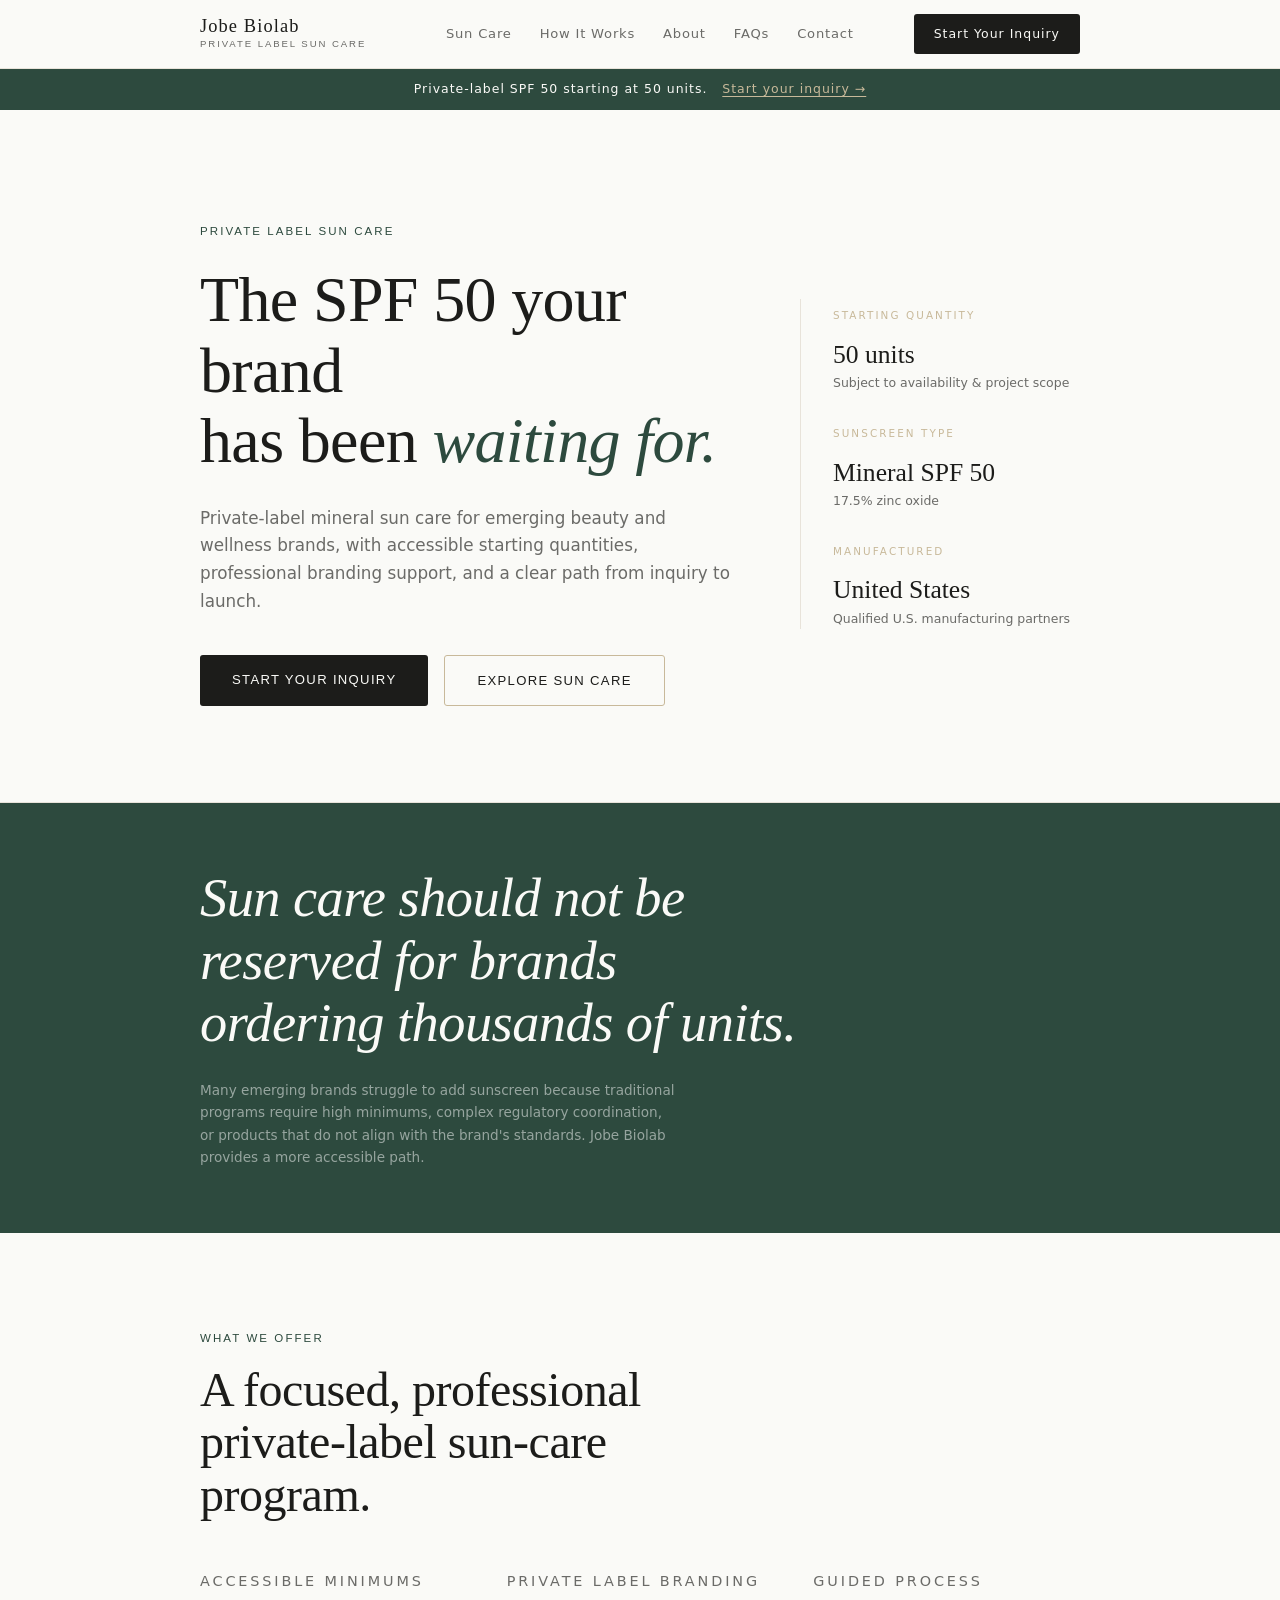
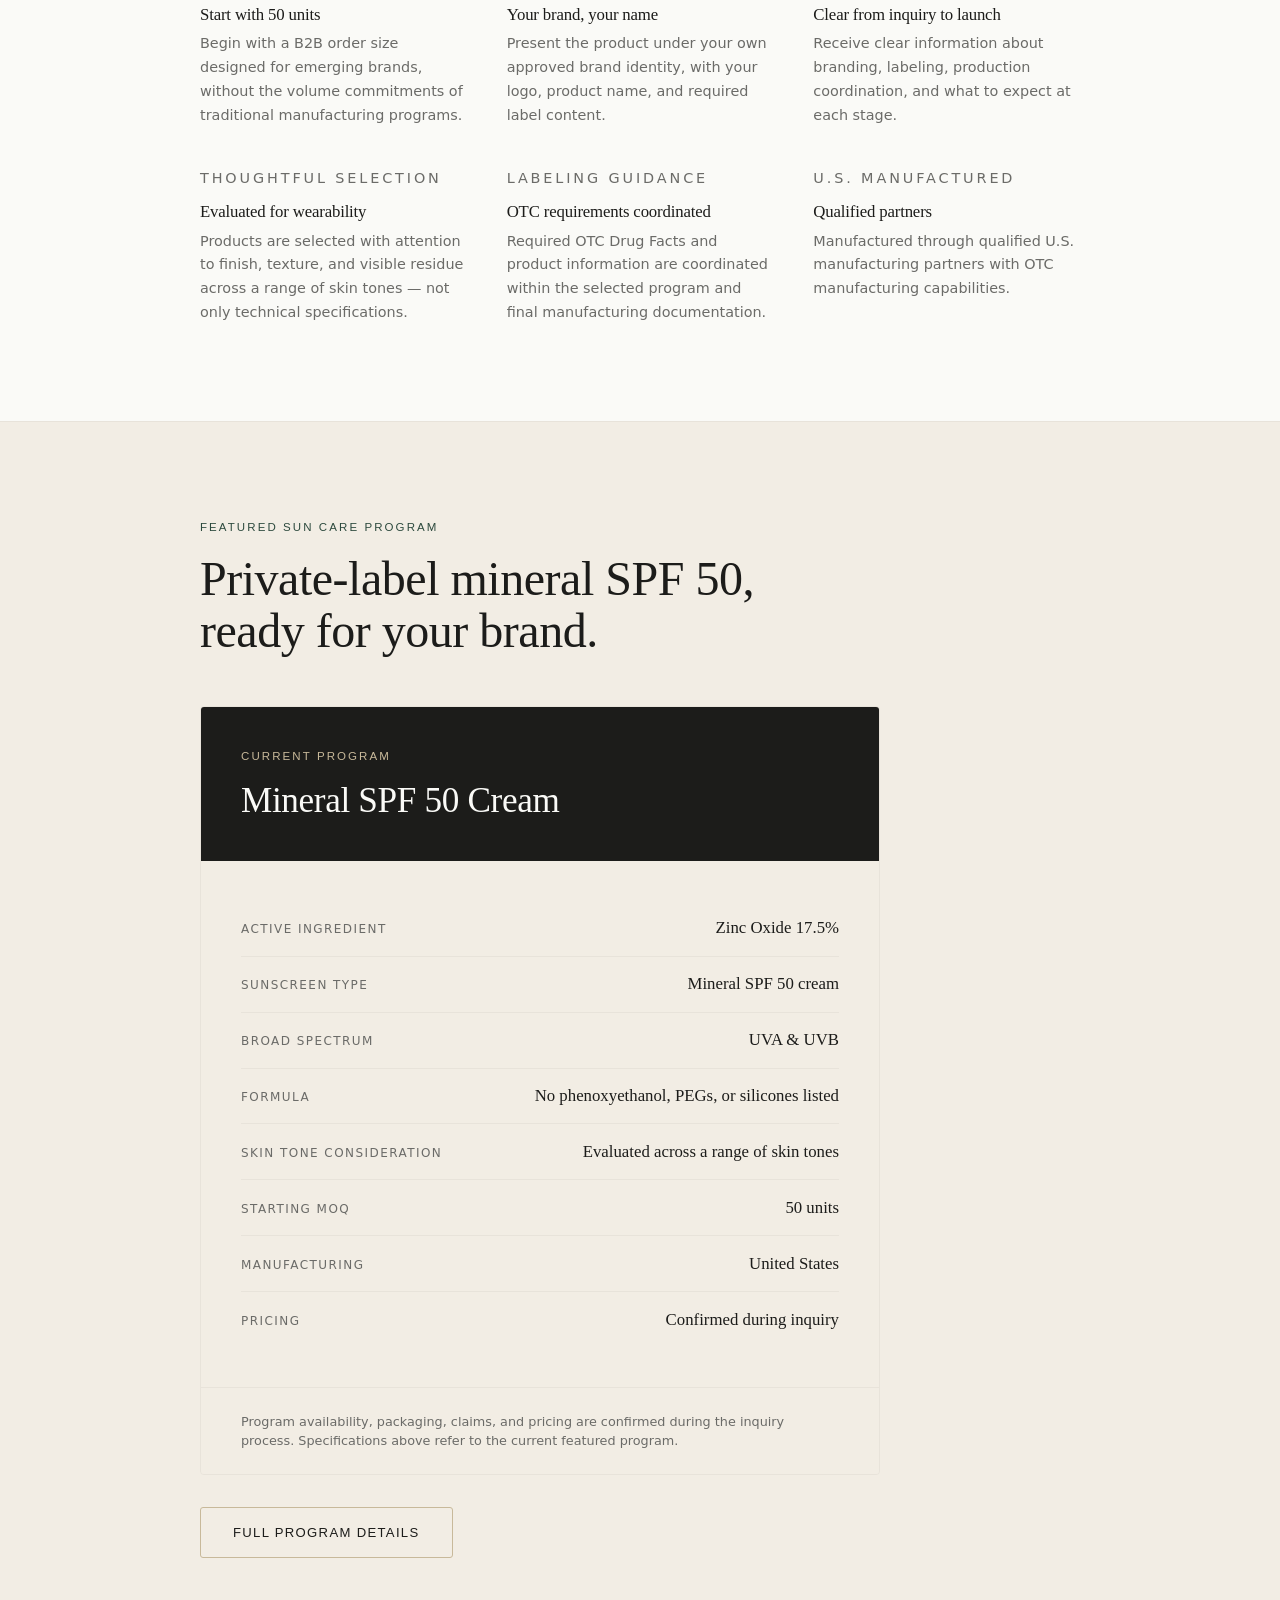
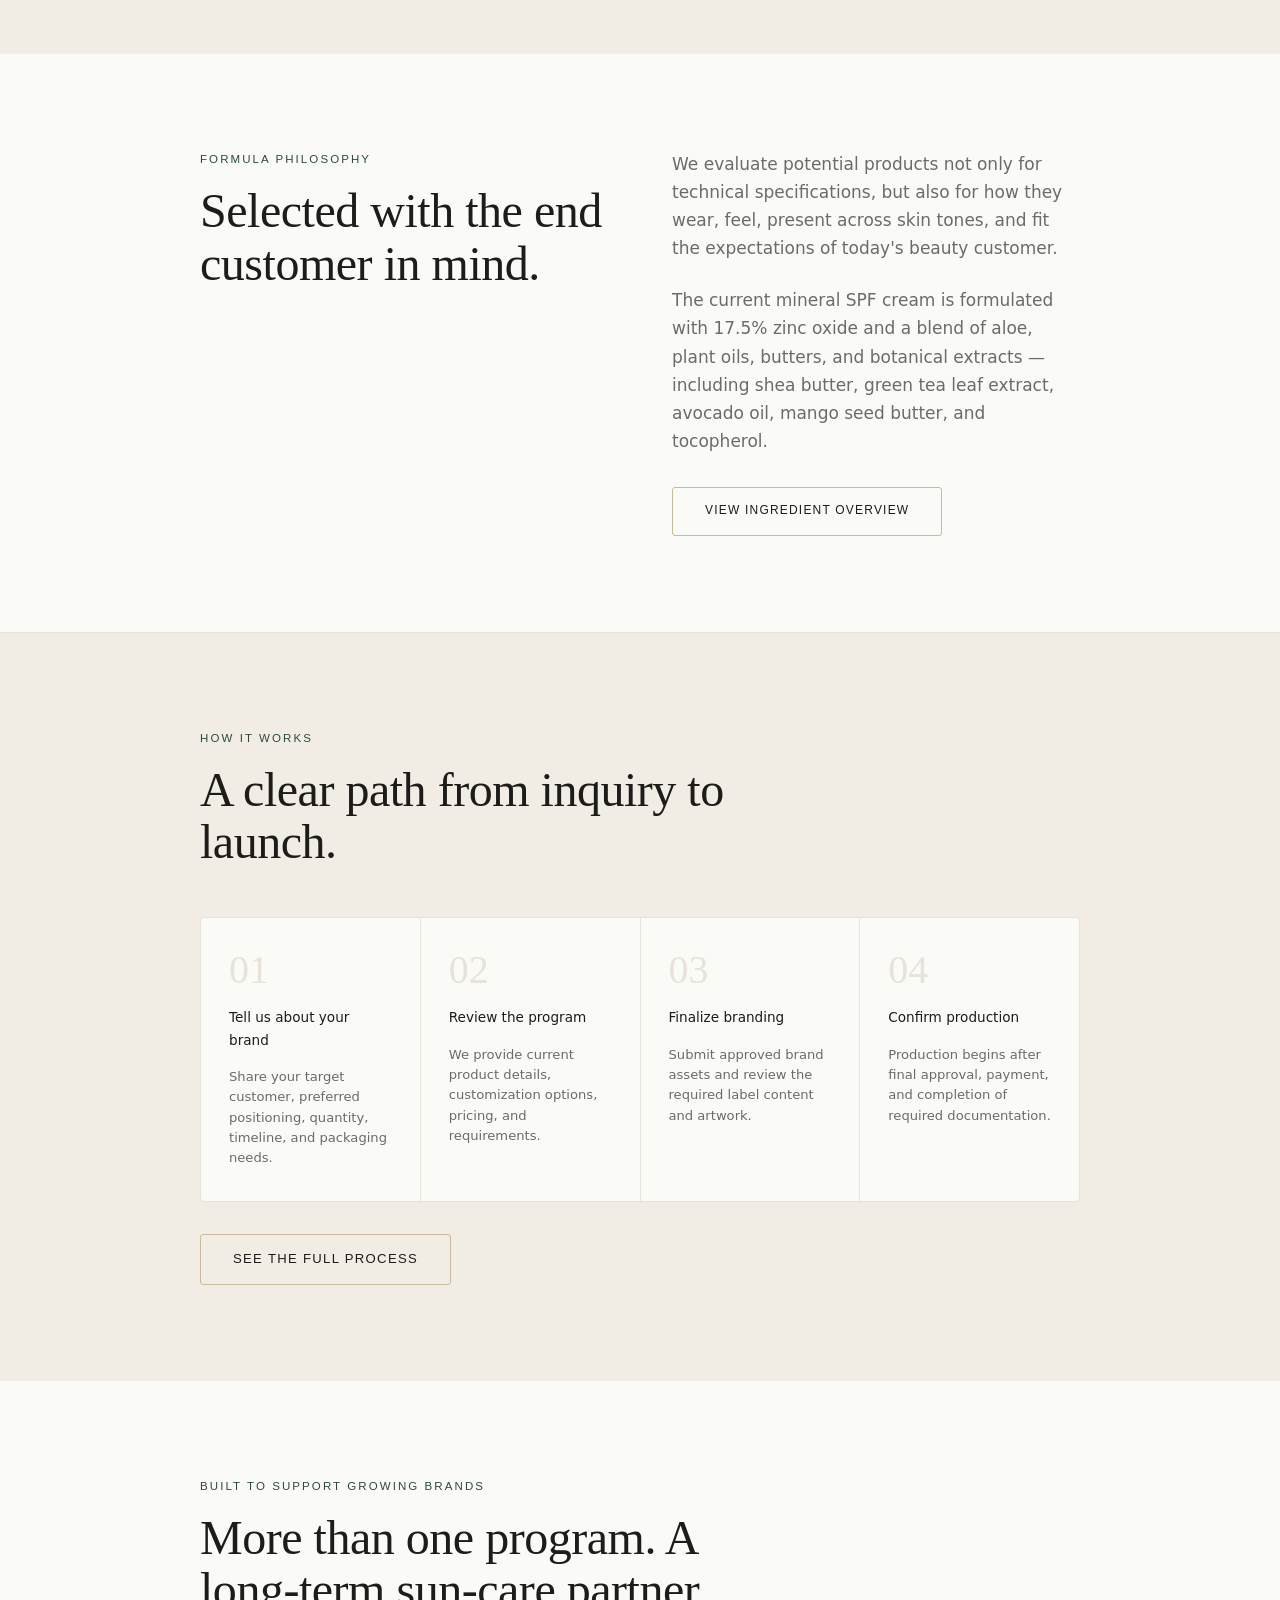
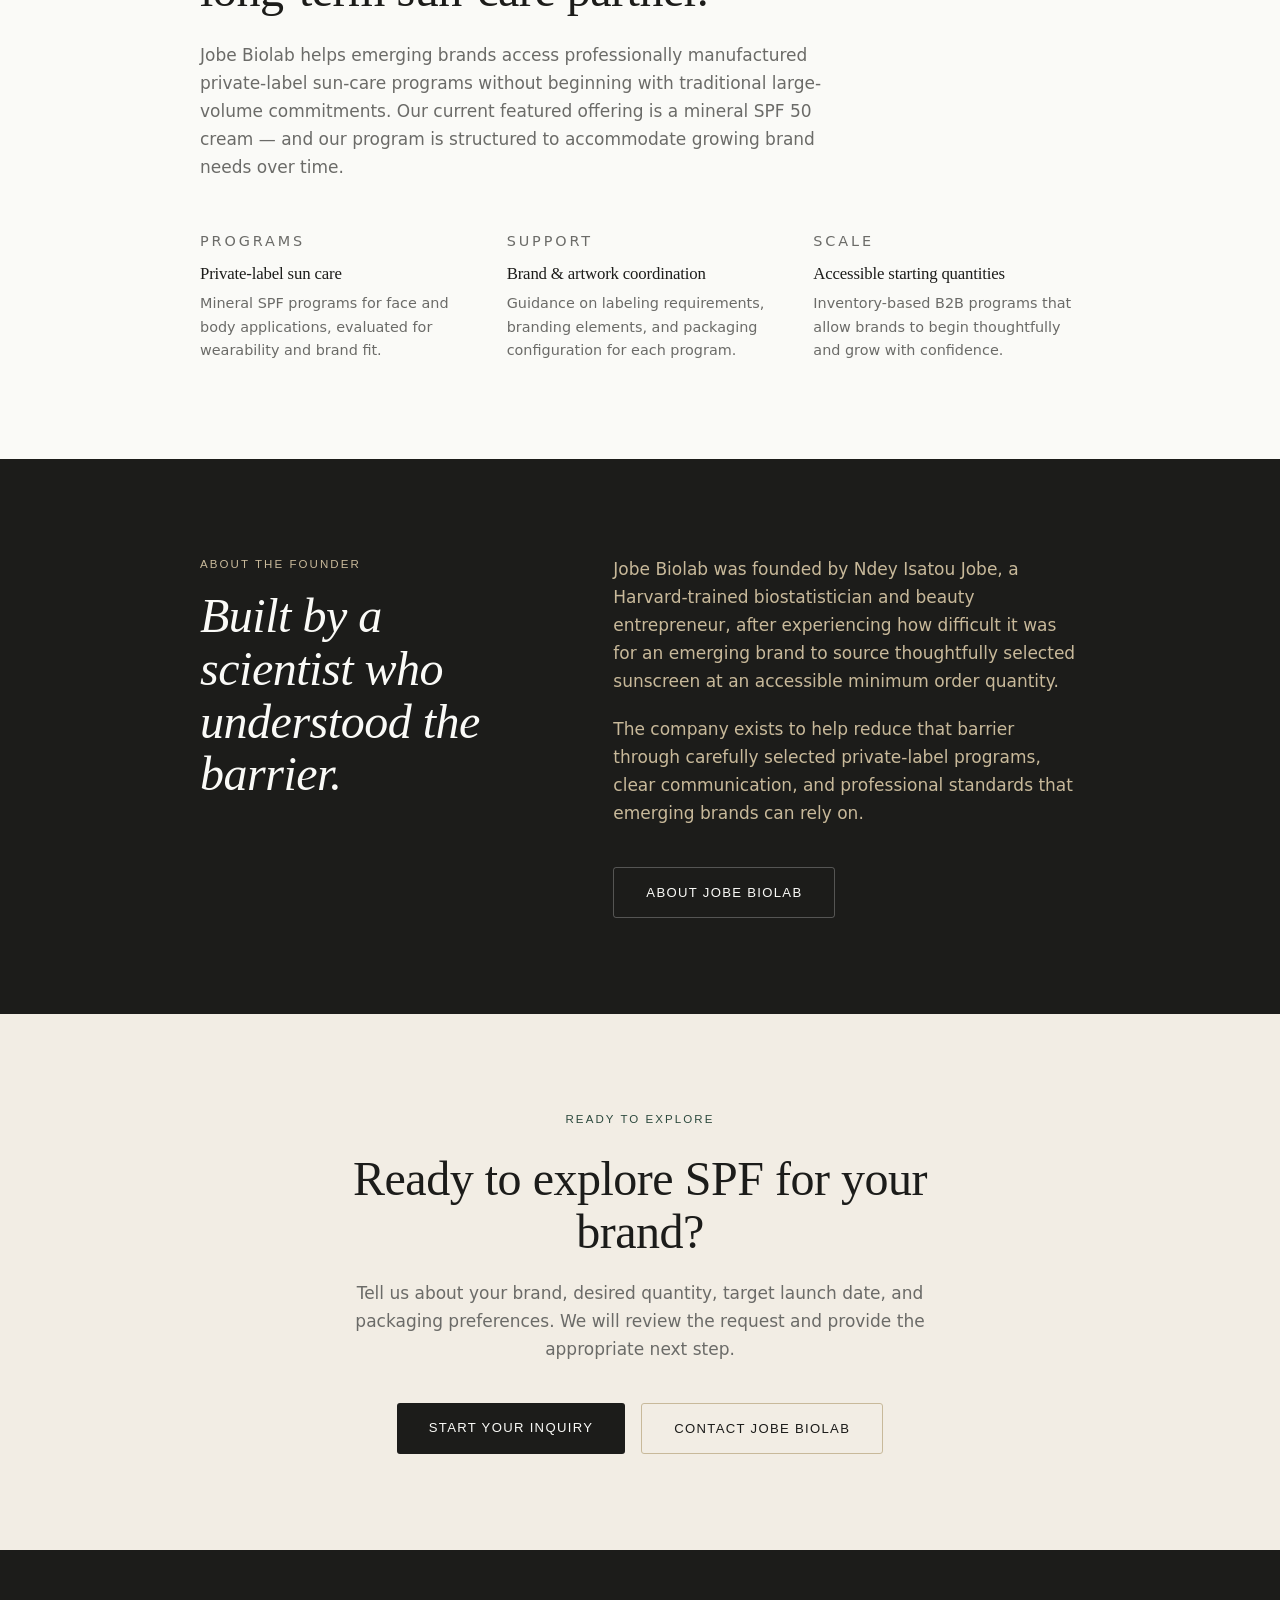
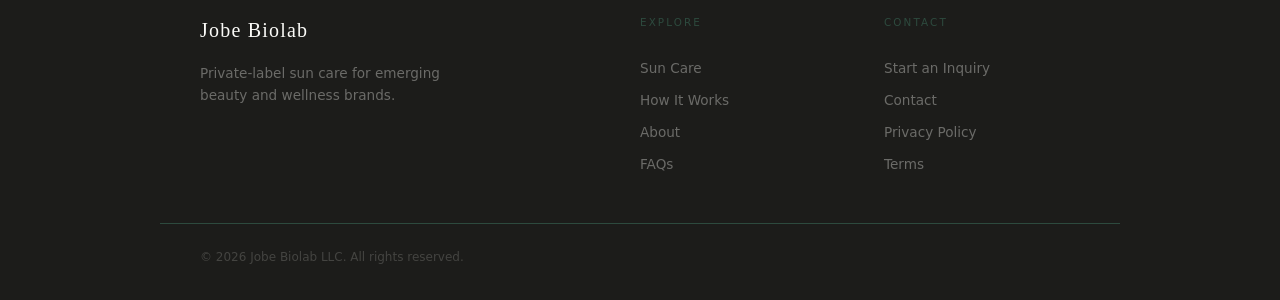
==== index.html @ d655e13c "Redesign: full multi-page rebuild with new design system" ====
<!DOCTYPE html>
<html lang="en">
<head>
  <meta charset="UTF-8">
  <meta name="viewport" content="width=device-width, initial-scale=1.0">
  <title>Jobe Biolab | Private Label SPF 50 for Emerging Beauty Brands</title>
  <meta name="description" content="Launch a private-label SPF 50 product with accessible minimum order quantities, custom branding, and labeling guidance from Jobe Biolab.">
  <link rel="canonical" href="https://jobebiolab.com/">
  <meta property="og:title" content="Jobe Biolab | Private Label SPF 50 for Emerging Beauty Brands">
  <meta property="og:description" content="Private-label mineral sun care for emerging beauty and wellness brands. Starting B2B order quantity: 50 units.">
  <meta property="og:url" content="https://jobebiolab.com/">
  <meta property="og:type" content="website">
  <script type="application/ld+json">
  {
    "@context": "https://schema.org",
    "@type": "Organization",
    "name": "Jobe Biolab LLC",
    "url": "https://jobebiolab.com",
    "description": "Private-label sun care for emerging beauty and wellness brands.",
    "contactPoint": {
      "@type": "ContactPoint",
      "contactType": "Business Inquiry",
      "email": "hello@nordicskin.health"
    }
  }
  </script>
  <link rel="stylesheet" href="/assets/style.css">
</head>
<body>

  <header id="site-header"></header>

  <!-- ANNOUNCEMENT -->
  <div style="background:#2D4A3E;color:#FAFAF7;text-align:center;padding:0.65rem 1.5rem;font-size:0.78rem;letter-spacing:0.08em;">
    Private-label SPF 50 starting at 50 units. &nbsp;
    <a href="/contact/" style="color:#C8B99A;text-decoration:underline;text-underline-offset:3px;">Start your inquiry →</a>
  </div>

  <!-- HERO -->
  <section class="hero">
    <div class="hero-inner">
      <div class="hero-left">
        <span class="eyebrow hero-eyebrow">Private Label Sun Care</span>
        <h1>The SPF 50 your brand<br>has been <em>waiting for.</em></h1>
        <p class="hero-copy">Private-label mineral sun care for emerging beauty and wellness brands, with accessible starting quantities, professional branding support, and a clear path from inquiry to launch.</p>
        <div class="hero-actions">
          <a href="/contact/" class="btn btn--primary">Start Your Inquiry</a>
          <a href="/sun-care/" class="btn btn--outline">Explore Sun Care</a>
        </div>
      </div>
      <aside class="hero-meta" aria-label="Key details">
        <div>
          <p class="hero-stat-label">Starting quantity</p>
          <p class="hero-stat-value">50 units</p>
          <p class="hero-stat-note">Subject to availability &amp; project scope</p>
        </div>
        <div>
          <p class="hero-stat-label">Sunscreen type</p>
          <p class="hero-stat-value">Mineral SPF 50</p>
          <p class="hero-stat-note">17.5% zinc oxide</p>
        </div>
        <div>
          <p class="hero-stat-label">Manufactured</p>
          <p class="hero-stat-value">United States</p>
          <p class="hero-stat-note">Qualified U.S. manufacturing partners</p>
        </div>
      </aside>
    </div>
  </section>

  <hr class="rule">

  <!-- EDITORIAL BAR — signature element -->
  <div class="editorial-bar">
    <div class="wrap">
      <h2>Sun care should not be reserved for brands ordering thousands of units.</h2>
      <p class="eb-sub">Many emerging brands struggle to add sunscreen because traditional programs require high minimums, complex regulatory coordination, or products that do not align with the brand's standards. Jobe Biolab provides a more accessible path.</p>
    </div>
  </div>

  <!-- CORE BENEFITS -->
  <section>
    <div class="wrap">
      <span class="eyebrow">What we offer</span>
      <h2 class="mb-3" style="max-width:20ch;">A focused, professional private-label sun-care program.</h2>
      <div class="grid-3" style="margin-top:3rem;">
        <div class="grid-item">
          <p class="grid-item-label">Accessible minimums</p>
          <h4>Start with 50 units</h4>
          <p>Begin with a B2B order size designed for emerging brands, without the volume commitments of traditional manufacturing programs.</p>
        </div>
        <div class="grid-item">
          <p class="grid-item-label">Private label branding</p>
          <h4>Your brand, your name</h4>
          <p>Present the product under your own approved brand identity, with your logo, product name, and required label content.</p>
        </div>
        <div class="grid-item">
          <p class="grid-item-label">Guided process</p>
          <h4>Clear from inquiry to launch</h4>
          <p>Receive clear information about branding, labeling, production coordination, and what to expect at each stage.</p>
        </div>
        <div class="grid-item">
          <p class="grid-item-label">Thoughtful selection</p>
          <h4>Evaluated for wearability</h4>
          <p>Products are selected with attention to finish, texture, and visible residue across a range of skin tones — not only technical specifications.</p>
        </div>
        <div class="grid-item">
          <p class="grid-item-label">Labeling guidance</p>
          <h4>OTC requirements coordinated</h4>
          <p>Required OTC Drug Facts and product information are coordinated within the selected program and final manufacturing documentation.</p>
        </div>
        <div class="grid-item">
          <p class="grid-item-label">U.S. manufactured</p>
          <h4>Qualified partners</h4>
          <p>Manufactured through qualified U.S. manufacturing partners with OTC manufacturing capabilities.</p>
        </div>
      </div>
    </div>
  </section>

  <hr class="rule">

  <!-- FEATURED PRODUCT -->
  <section class="section--alt">
    <div class="wrap">
      <span class="eyebrow">Featured Sun Care Program</span>
      <h2 class="mb-3" style="max-width:24ch;">Private-label mineral SPF 50, ready for your brand.</h2>
      <div class="product-card" style="margin-top:3rem;max-width:680px;">
        <div class="product-card-header">
          <span class="eyebrow">Current Program</span>
          <h3>Mineral SPF 50 Cream</h3>
        </div>
        <div class="product-card-body">
          <div class="spec-row">
            <span class="spec-key">Active ingredient</span>
            <span class="spec-val">Zinc Oxide 17.5%</span>
          </div>
          <div class="spec-row">
            <span class="spec-key">Sunscreen type</span>
            <span class="spec-val">Mineral SPF 50 cream</span>
          </div>
          <div class="spec-row">
            <span class="spec-key">Broad spectrum</span>
            <span class="spec-val">UVA &amp; UVB</span>
          </div>
          <div class="spec-row">
            <span class="spec-key">Formula</span>
            <span class="spec-val">No phenoxyethanol, PEGs, or silicones listed</span>
          </div>
          <div class="spec-row">
            <span class="spec-key">Skin tone consideration</span>
            <span class="spec-val">Evaluated across a range of skin tones</span>
          </div>
          <div class="spec-row">
            <span class="spec-key">Starting MOQ</span>
            <span class="spec-val">50 units</span>
          </div>
          <div class="spec-row">
            <span class="spec-key">Manufacturing</span>
            <span class="spec-val">United States</span>
          </div>
          <div class="spec-row">
            <span class="spec-key">Pricing</span>
            <span class="spec-val">Confirmed during inquiry</span>
          </div>
        </div>
        <div class="product-card-footer">
          Program availability, packaging, claims, and pricing are confirmed during the inquiry process. Specifications above refer to the current featured program.
        </div>
      </div>
      <div class="mt-4">
        <a href="/sun-care/" class="btn btn--outline">Full Program Details</a>
      </div>
    </div>
  </section>

  <!-- FORMULA PHILOSOPHY -->
  <section>
    <div class="wrap">
      <div style="display:grid;grid-template-columns:1fr 1fr;gap:4rem;align-items:start;">
        <div>
          <span class="eyebrow">Formula philosophy</span>
          <h2 style="max-width:18ch;">Selected with the end customer in mind.</h2>
        </div>
        <div>
          <p style="color:#6B6B68;margin-bottom:1.5rem;">We evaluate potential products not only for technical specifications, but also for how they wear, feel, present across skin tones, and fit the expectations of today's beauty customer.</p>
          <p style="color:#6B6B68;margin-bottom:2rem;">The current mineral SPF cream is formulated with 17.5% zinc oxide and a blend of aloe, plant oils, butters, and botanical extracts — including shea butter, green tea leaf extract, avocado oil, mango seed butter, and tocopherol.</p>
          <a href="/sun-care/" class="btn btn--outline" style="font-size:0.75rem;">View ingredient overview</a>
        </div>
      </div>
    </div>
  </section>

  <hr class="rule">

  <!-- PROCESS PREVIEW -->
  <section class="section--alt">
    <div class="wrap">
      <span class="eyebrow">How it works</span>
      <h2 class="mb-3" style="max-width:22ch;">A clear path from inquiry to launch.</h2>
      <div class="process-grid" style="margin-top:3rem;">
        <div class="process-step">
          <p class="step-num">01</p>
          <p class="step-title">Tell us about your brand</p>
          <p class="step-desc">Share your target customer, preferred positioning, quantity, timeline, and packaging needs.</p>
        </div>
        <div class="process-step">
          <p class="step-num">02</p>
          <p class="step-title">Review the program</p>
          <p class="step-desc">We provide current product details, customization options, pricing, and requirements.</p>
        </div>
        <div class="process-step">
          <p class="step-num">03</p>
          <p class="step-title">Finalize branding</p>
          <p class="step-desc">Submit approved brand assets and review the required label content and artwork.</p>
        </div>
        <div class="process-step">
          <p class="step-num">04</p>
          <p class="step-title">Confirm production</p>
          <p class="step-desc">Production begins after final approval, payment, and completion of required documentation.</p>
        </div>
      </div>
      <div class="mt-4">
        <a href="/how-it-works/" class="btn btn--outline">See the full process</a>
      </div>
    </div>
  </section>

  <!-- BROADER CAPABILITIES -->
  <section>
    <div class="wrap">
      <span class="eyebrow">Built to support growing brands</span>
      <h2 class="mb-3" style="max-width:24ch;">More than one program. A long-term sun-care partner.</h2>
      <p style="color:#6B6B68;max-width:60ch;margin-bottom:3rem;">Jobe Biolab helps emerging brands access professionally manufactured private-label sun-care programs without beginning with traditional large-volume commitments. Our current featured offering is a mineral SPF 50 cream — and our program is structured to accommodate growing brand needs over time.</p>
      <div class="grid-3">
        <div class="grid-item">
          <p class="grid-item-label">Programs</p>
          <h4>Private-label sun care</h4>
          <p>Mineral SPF programs for face and body applications, evaluated for wearability and brand fit.</p>
        </div>
        <div class="grid-item">
          <p class="grid-item-label">Support</p>
          <h4>Brand &amp; artwork coordination</h4>
          <p>Guidance on labeling requirements, branding elements, and packaging configuration for each program.</p>
        </div>
        <div class="grid-item">
          <p class="grid-item-label">Scale</p>
          <h4>Accessible starting quantities</h4>
          <p>Inventory-based B2B programs that allow brands to begin thoughtfully and grow with confidence.</p>
        </div>
      </div>
    </div>
  </section>

  <!-- FOUNDER -->
  <section class="section--dark">
    <div class="wrap">
      <div style="display:grid;grid-template-columns:1fr 1.4fr;gap:5rem;align-items:start;">
        <div>
          <span class="eyebrow" style="color:#C8B99A;">About the founder</span>
          <h2 style="color:#FAFAF7;margin-top:1rem;font-style:italic;font-weight:300;max-width:16ch;">Built by a scientist who understood the barrier.</h2>
        </div>
        <div>
          <p style="color:#C8B99A;margin-bottom:1.25rem;">Jobe Biolab was founded by Ndey Isatou Jobe, a Harvard-trained biostatistician and beauty entrepreneur, after experiencing how difficult it was for an emerging brand to source thoughtfully selected sunscreen at an accessible minimum order quantity.</p>
          <p style="color:#C8B99A;margin-bottom:2.5rem;">The company exists to help reduce that barrier through carefully selected private-label programs, clear communication, and professional standards that emerging brands can rely on.</p>
          <a href="/about/" class="btn btn--ghost-light">About Jobe Biolab</a>
        </div>
      </div>
    </div>
  </section>

  <!-- INQUIRY CTA -->
  <div class="cta-section">
    <div class="wrap wrap--narrow">
      <span class="eyebrow" style="display:block;text-align:center;margin-bottom:1.5rem;">Ready to explore</span>
      <h2>Ready to explore SPF for your brand?</h2>
      <p>Tell us about your brand, desired quantity, target launch date, and packaging preferences. We will review the request and provide the appropriate next step.</p>
      <div class="cta-actions">
        <a href="/contact/" class="btn btn--primary">Start Your Inquiry</a>
        <a href="/contact/" class="btn btn--outline">Contact Jobe Biolab</a>
      </div>
    </div>
  </div>

  <footer id="site-footer"></footer>
  <script src="/assets/config.js"></script>
</body>
</html>
---- assets/style.css ----
/* ============================================================
   JOBE BIOLAB — DESIGN SYSTEM
   Palette:
     --ink:    #1C1C1A  charcoal
     --bg:     #FAFAF7  warm white
     --bg-alt: #F2EDE4  warm off-white sections
     --green:  #2D4A3E  deep muted green (accent)
     --taupe:  #C8B99A  warm taupe (dividers, labels)
     --grey:   #6B6B68  mid grey
     --light:  #E8E3DA  hairlines
   ============================================================ */

/* ---------- Reset ---------- */
*, *::before, *::after { box-sizing: border-box; margin: 0; padding: 0; }
html { scroll-behavior: smooth; }
body {
  font-family: 'Inter', system-ui, -apple-system, sans-serif;
  background: #FAFAF7;
  color: #1C1C1A;
  -webkit-font-smoothing: antialiased;
  font-size: 17px;
  line-height: 1.65;
}

/* ---------- Typography ---------- */
@import url('https://fonts.googleapis.com/css2?family=Cormorant+Garamond:ital,wght@0,300;0,400;0,500;0,600;1,300;1,400&family=Inter:wght@300;400;500;600&display=swap');

h1, h2, h3, h4, .display {
  font-family: 'Cormorant Garamond', Georgia, serif;
  font-weight: 400;
  line-height: 1.1;
  letter-spacing: -0.01em;
  color: #1C1C1A;
}

h1 { font-size: clamp(2.6rem, 5vw, 4.2rem); }
h2 { font-size: clamp(2rem, 4vw, 3rem); }
h3 { font-size: clamp(1.4rem, 2.5vw, 1.9rem); }
h4 { font-size: 1.2rem; }

.eyebrow {
  font-family: 'Inter', sans-serif;
  font-size: 0.72rem;
  font-weight: 500;
  letter-spacing: 0.18em;
  text-transform: uppercase;
  color: #2D4A3E;
  display: block;
  margin-bottom: 1rem;
}

p { max-width: 68ch; }
p + p { margin-top: 1rem; }

a { color: inherit; text-decoration: none; }
a:focus-visible {
  outline: 2px solid #2D4A3E;
  outline-offset: 3px;
  border-radius: 2px;
}

/* ---------- Layout ---------- */
.wrap {
  max-width: 960px;
  margin: 0 auto;
  padding: 0 2.5rem;
}
.wrap--wide { max-width: 1200px; }
.wrap--narrow { max-width: 720px; }

section { padding: 6rem 0; }
section.section--alt { background: #F2EDE4; }
section.section--dark { background: #1C1C1A; color: #FAFAF7; }
section.section--dark h2,
section.section--dark h3,
section.section--dark .eyebrow { color: #C8B99A; }
section.section--dark p { color: #C8B99A; }

hr.rule {
  border: none;
  border-top: 1px solid #E8E3DA;
  margin: 0;
}

/* ---------- Header ---------- */
#site-header {
  position: sticky;
  top: 0;
  z-index: 100;
  background: rgba(250, 250, 247, 0.96);
  backdrop-filter: blur(8px);
  border-bottom: 1px solid #E8E3DA;
}

.hdr-inner {
  max-width: 960px;
  margin: 0 auto;
  padding: 0 2.5rem;
  height: 68px;
  display: flex;
  align-items: center;
  gap: 2rem;
}

.hdr-wordmark {
  display: flex;
  flex-direction: column;
  gap: 0;
  flex-shrink: 0;
}
.hdr-brand {
  font-family: 'Cormorant Garamond', serif;
  font-size: 1.15rem;
  font-weight: 500;
  letter-spacing: 0.06em;
  color: #1C1C1A;
  line-height: 1.1;
}
.hdr-sub {
  font-size: 0.6rem;
  letter-spacing: 0.2em;
  text-transform: uppercase;
  color: #6B6B68;
  font-family: 'Inter', sans-serif;
}

.hdr-nav {
  display: flex;
  align-items: center;
  gap: 0.25rem;
  margin-left: auto;
}

.nav-link {
  font-size: 0.82rem;
  letter-spacing: 0.06em;
  color: #6B6B68;
  padding: 0.4rem 0.75rem;
  border-radius: 4px;
  transition: color 0.15s;
}
.nav-link:hover { color: #1C1C1A; }
.nav-link.active { color: #1C1C1A; }

.hdr-cta {
  font-size: 0.78rem;
  font-weight: 500;
  letter-spacing: 0.08em;
  color: #FAFAF7;
  background: #1C1C1A;
  padding: 0.6rem 1.25rem;
  border-radius: 3px;
  transition: background 0.15s;
  flex-shrink: 0;
  margin-left: 1rem;
}
.hdr-cta:hover { background: #2D4A3E; }

.hdr-hamburger {
  display: none;
  flex-direction: column;
  gap: 5px;
  background: none;
  border: none;
  cursor: pointer;
  padding: 4px;
  margin-left: auto;
}
.hdr-hamburger span {
  display: block;
  width: 22px;
  height: 1.5px;
  background: #1C1C1A;
  transition: transform 0.2s;
}

.mobile-menu {
  display: none;
  flex-direction: column;
  background: #FAFAF7;
  border-top: 1px solid #E8E3DA;
  padding: 1.5rem 2.5rem;
}
.mobile-menu.open { display: flex; }
.mobile-menu nav {
  display: flex;
  flex-direction: column;
  gap: 0.25rem;
}
.mobile-menu .nav-link {
  font-size: 1rem;
  padding: 0.75rem 0;
  border-bottom: 1px solid #E8E3DA;
}
.mobile-cta {
  display: inline-block;
  margin-top: 1.25rem;
  font-size: 0.85rem;
  font-weight: 500;
  letter-spacing: 0.08em;
  color: #FAFAF7;
  background: #1C1C1A;
  padding: 0.85rem 1.5rem;
  border-radius: 3px;
  text-align: center;
}

@media (max-width: 768px) {
  .hdr-nav, .hdr-cta { display: none; }
  .hdr-hamburger { display: flex; }
  body.menu-open { overflow: hidden; }
}

/* ---------- Footer ---------- */
#site-footer {
  background: #1C1C1A;
  color: #C8B99A;
  padding: 4rem 0 2rem;
}

.ftr-inner {
  max-width: 960px;
  margin: 0 auto;
  padding: 0 2.5rem;
  display: grid;
  grid-template-columns: 2fr 1fr 1fr;
  gap: 3rem;
  padding-bottom: 3rem;
  border-bottom: 1px solid #2D4A3E;
}

.ftr-wordmark {
  font-family: 'Cormorant Garamond', serif;
  font-size: 1.25rem;
  font-weight: 500;
  color: #FAFAF7;
  letter-spacing: 0.06em;
  margin-bottom: 0.75rem;
}
.ftr-desc {
  font-size: 0.85rem;
  line-height: 1.6;
  color: #6B6B68;
  max-width: 30ch;
}
.ftr-label {
  font-size: 0.65rem;
  letter-spacing: 0.2em;
  text-transform: uppercase;
  color: #2D4A3E;
  margin-bottom: 1rem;
  font-weight: 500;
}
.ftr-col {
  display: flex;
  flex-direction: column;
  gap: 0.6rem;
}
.ftr-col a {
  font-size: 0.85rem;
  color: #6B6B68;
  transition: color 0.15s;
}
.ftr-col a:hover { color: #C8B99A; }

.ftr-legal {
  max-width: 960px;
  margin: 0 auto;
  padding: 1.5rem 2.5rem 0;
  font-size: 0.75rem;
  color: #444441;
}

@media (max-width: 640px) {
  .ftr-inner { grid-template-columns: 1fr; gap: 2rem; }
}

/* ---------- Buttons ---------- */
.btn {
  display: inline-block;
  font-family: 'Inter', sans-serif;
  font-size: 0.82rem;
  font-weight: 500;
  letter-spacing: 0.1em;
  text-transform: uppercase;
  padding: 0.85rem 2rem;
  border-radius: 3px;
  cursor: pointer;
  transition: background 0.15s, color 0.15s, border-color 0.15s;
  text-decoration: none;
  border: none;
  white-space: nowrap;
}
.btn--primary {
  background: #1C1C1A;
  color: #FAFAF7;
}
.btn--primary:hover { background: #2D4A3E; }

.btn--outline {
  background: transparent;
  color: #1C1C1A;
  border: 1px solid #C8B99A;
}
.btn--outline:hover { border-color: #1C1C1A; }

.btn--ghost-light {
  background: transparent;
  color: #FAFAF7;
  border: 1px solid rgba(255,255,255,0.25);
}
.btn--ghost-light:hover { border-color: #FAFAF7; }

/* ---------- Hero ---------- */
.hero {
  padding: 7rem 0 6rem;
  overflow: hidden;
}
.hero-inner {
  max-width: 960px;
  margin: 0 auto;
  padding: 0 2.5rem;
  display: grid;
  grid-template-columns: 1fr 280px;
  gap: 4rem;
  align-items: start;
}
.hero-eyebrow { margin-bottom: 1.5rem; }
.hero h1 { margin-bottom: 1.75rem; font-weight: 300; }
.hero h1 em { font-style: italic; color: #2D4A3E; }
.hero-copy { font-size: 1.05rem; color: #6B6B68; margin-bottom: 2.5rem; max-width: 52ch; }
.hero-actions { display: flex; gap: 1rem; flex-wrap: wrap; }
.hero-meta {
  border-left: 1px solid #E8E3DA;
  padding-left: 2rem;
  padding-top: 0.5rem;
  display: flex;
  flex-direction: column;
  gap: 2rem;
  align-self: center;
}
.hero-stat-label {
  font-size: 0.65rem;
  letter-spacing: 0.2em;
  text-transform: uppercase;
  color: #C8B99A;
  margin-bottom: 0.4rem;
}
.hero-stat-value {
  font-family: 'Cormorant Garamond', serif;
  font-size: 1.6rem;
  font-weight: 300;
  color: #1C1C1A;
  line-height: 1.1;
}
.hero-stat-note { font-size: 0.78rem; color: #6B6B68; margin-top: 0.25rem; }

@media (max-width: 768px) {
  .hero { padding: 4rem 0; }
  .hero-inner { grid-template-columns: 1fr; gap: 2.5rem; }
  .hero-meta { border-left: none; border-top: 1px solid #E8E3DA; padding-left: 0; padding-top: 2rem; flex-direction: row; gap: 2.5rem; flex-wrap: wrap; }
}

/* ---------- Editorial bar (signature element) ---------- */
.editorial-bar {
  background: #2D4A3E;
  padding: 4rem 0;
  overflow: hidden;
}
.editorial-bar .wrap { position: relative; }
.editorial-bar h2 {
  font-size: clamp(2rem, 4.5vw, 3.4rem);
  color: #FAFAF7;
  font-weight: 300;
  font-style: italic;
  max-width: 22ch;
  line-height: 1.15;
}
.editorial-bar .eb-sub {
  font-size: 0.85rem;
  color: rgba(255,255,255,0.5);
  margin-top: 1.5rem;
  max-width: 55ch;
}

/* ---------- 3-col grid ---------- */
.grid-3 {
  display: grid;
  grid-template-columns: repeat(3, 1fr);
  gap: 2.5rem;
}
@media (max-width: 640px) { .grid-3 { grid-template-columns: 1fr; gap: 2rem; } }
@media (max-width: 900px) and (min-width: 641px) { .grid-3 { grid-template-columns: 1fr 1fr; } }

.grid-item-label {
  font-size: 0.65rem;
  letter-spacing: 0.2em;
  text-transform: uppercase;
  color: #2D4A3E;
  margin-bottom: 0.75rem;
  font-weight: 500;
}
.grid-item h4 { margin-bottom: 0.5rem; font-size: 1.05rem; }
.grid-item p { font-size: 0.9rem; color: #6B6B68; max-width: 36ch; }

/* ---------- Product card (B2B spec style) ---------- */
.product-card {
  border: 1px solid #E8E3DA;
  border-radius: 4px;
  overflow: hidden;
}
.product-card-header {
  background: #1C1C1A;
  color: #FAFAF7;
  padding: 2.5rem;
}
.product-card-header .eyebrow { color: #C8B99A; }
.product-card-header h3 { color: #FAFAF7; font-size: clamp(1.6rem, 3vw, 2.2rem); margin-top: 0.5rem; }
.product-card-body { padding: 2.5rem; }
.spec-row {
  display: flex;
  justify-content: space-between;
  align-items: baseline;
  padding: 0.85rem 0;
  border-bottom: 1px solid #E8E3DA;
  gap: 1rem;
}
.spec-row:last-child { border-bottom: none; }
.spec-key {
  font-size: 0.75rem;
  letter-spacing: 0.12em;
  text-transform: uppercase;
  color: #6B6B68;
  flex-shrink: 0;
}
.spec-val {
  font-family: 'Cormorant Garamond', serif;
  font-size: 1.05rem;
  color: #1C1C1A;
  text-align: right;
}
.product-card-footer {
  padding: 1.5rem 2.5rem;
  background: #F2EDE4;
  border-top: 1px solid #E8E3DA;
  font-size: 0.8rem;
  color: #6B6B68;
  line-height: 1.5;
}

/* ---------- Process steps ---------- */
.process-grid {
  display: grid;
  grid-template-columns: repeat(4, 1fr);
  gap: 1px;
  background: #E8E3DA;
  border: 1px solid #E8E3DA;
  border-radius: 4px;
  overflow: hidden;
}
@media (max-width: 640px) { .process-grid { grid-template-columns: 1fr 1fr; } }

.process-step {
  background: #FAFAF7;
  padding: 2rem 1.75rem;
}
.step-num {
  font-family: 'Cormorant Garamond', serif;
  font-size: 2.5rem;
  font-weight: 300;
  color: #E8E3DA;
  line-height: 1;
  margin-bottom: 1rem;
}
.step-title { font-size: 0.85rem; font-weight: 500; color: #1C1C1A; margin-bottom: 0.5rem; }
.step-desc { font-size: 0.82rem; color: #6B6B68; line-height: 1.55; }

/* ---------- Inquiry CTA section ---------- */
.cta-section {
  padding: 6rem 0;
  text-align: center;
  background: #F2EDE4;
}
.cta-section h2 { margin-bottom: 1.25rem; }
.cta-section p { color: #6B6B68; margin: 0 auto 2.5rem; }
.cta-actions { display: flex; gap: 1rem; justify-content: center; flex-wrap: wrap; }

/* ---------- FAQ accordion ---------- */
.faq-list { border-top: 1px solid #E8E3DA; }
.faq-item { border-bottom: 1px solid #E8E3DA; }
.faq-q {
  width: 100%;
  background: none;
  border: none;
  text-align: left;
  padding: 1.5rem 0;
  font-family: 'Cormorant Garamond', serif;
  font-size: 1.15rem;
  color: #1C1C1A;
  cursor: pointer;
  display: flex;
  justify-content: space-between;
  align-items: center;
  gap: 1rem;
}
.faq-q:hover { color: #2D4A3E; }
.faq-icon {
  width: 20px;
  height: 20px;
  flex-shrink: 0;
  position: relative;
}
.faq-icon::before, .faq-icon::after {
  content: '';
  position: absolute;
  background: currentColor;
  transition: transform 0.2s;
}
.faq-icon::before { width: 12px; height: 1px; top: 50%; left: 50%; transform: translate(-50%,-50%); }
.faq-icon::after  { width: 1px; height: 12px; top: 50%; left: 50%; transform: translate(-50%,-50%); }
.faq-item.open .faq-icon::after { transform: translate(-50%,-50%) rotate(90deg); opacity: 0; }
.faq-a { display: none; padding: 0 0 1.5rem; }
.faq-item.open .faq-a { display: block; }
.faq-a p { font-size: 0.95rem; color: #6B6B68; }

/* ---------- Form ---------- */
.form-grid { display: grid; grid-template-columns: 1fr 1fr; gap: 1.25rem; }
.form-full { grid-column: 1 / -1; }
@media (max-width: 600px) { .form-grid { grid-template-columns: 1fr; } }

.form-field label {
  display: block;
  font-size: 0.72rem;
  letter-spacing: 0.14em;
  text-transform: uppercase;
  color: #6B6B68;
  margin-bottom: 0.5rem;
}
.form-field input,
.form-field select,
.form-field textarea {
  width: 100%;
  background: #FAFAF7;
  border: 1px solid #E8E3DA;
  border-radius: 3px;
  padding: 0.85rem 1rem;
  font-family: 'Inter', sans-serif;
  font-size: 0.9rem;
  color: #1C1C1A;
  transition: border-color 0.15s;
  appearance: none;
}
.form-field input:focus,
.form-field select:focus,
.form-field textarea:focus {
  outline: none;
  border-color: #2D4A3E;
}
.form-field textarea { min-height: 130px; resize: vertical; }
.form-consent { display: flex; gap: 0.75rem; align-items: flex-start; }
.form-consent input[type="checkbox"] { margin-top: 3px; flex-shrink: 0; accent-color: #2D4A3E; }
.form-consent label { font-size: 0.82rem; color: #6B6B68; line-height: 1.55; letter-spacing: 0; text-transform: none; }
.form-note { font-size: 0.78rem; color: #C8B99A; margin-top: 1.5rem; }

/* ---------- Utilities ---------- */
.mt-1 { margin-top: 0.5rem; }
.mt-2 { margin-top: 1rem; }
.mt-3 { margin-top: 1.5rem; }
.mt-4 { margin-top: 2rem; }
.mt-5 { margin-top: 3rem; }
.mb-1 { margin-bottom: 0.5rem; }
.mb-2 { margin-bottom: 1rem; }
.mb-3 { margin-bottom: 1.5rem; }
.text-grey { color: #6B6B68; }
.text-green { color: #2D4A3E; }
.text-small { font-size: 0.82rem; }

/* ---------- Reduced motion ---------- */
@media (prefers-reduced-motion: reduce) {
  *, *::before, *::after { transition-duration: 0.01ms !important; animation-duration: 0.01ms !important; }
}
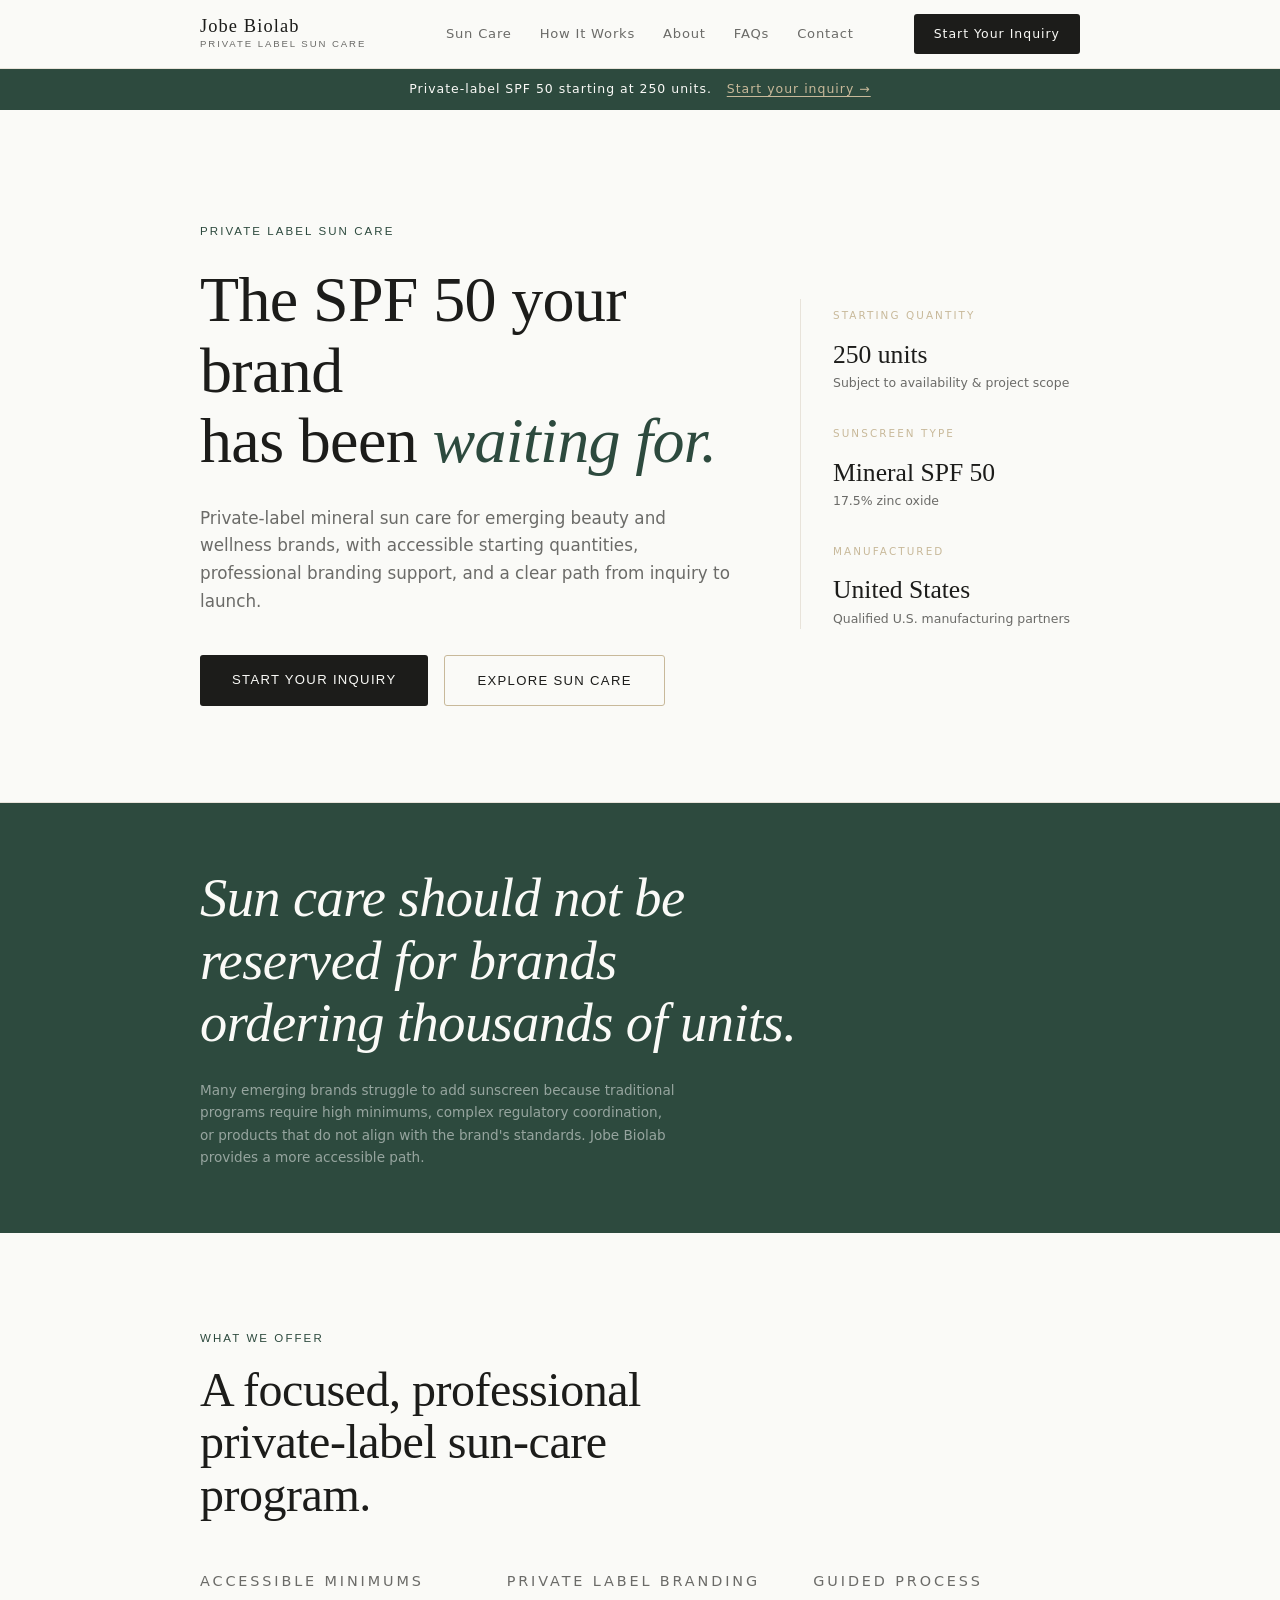
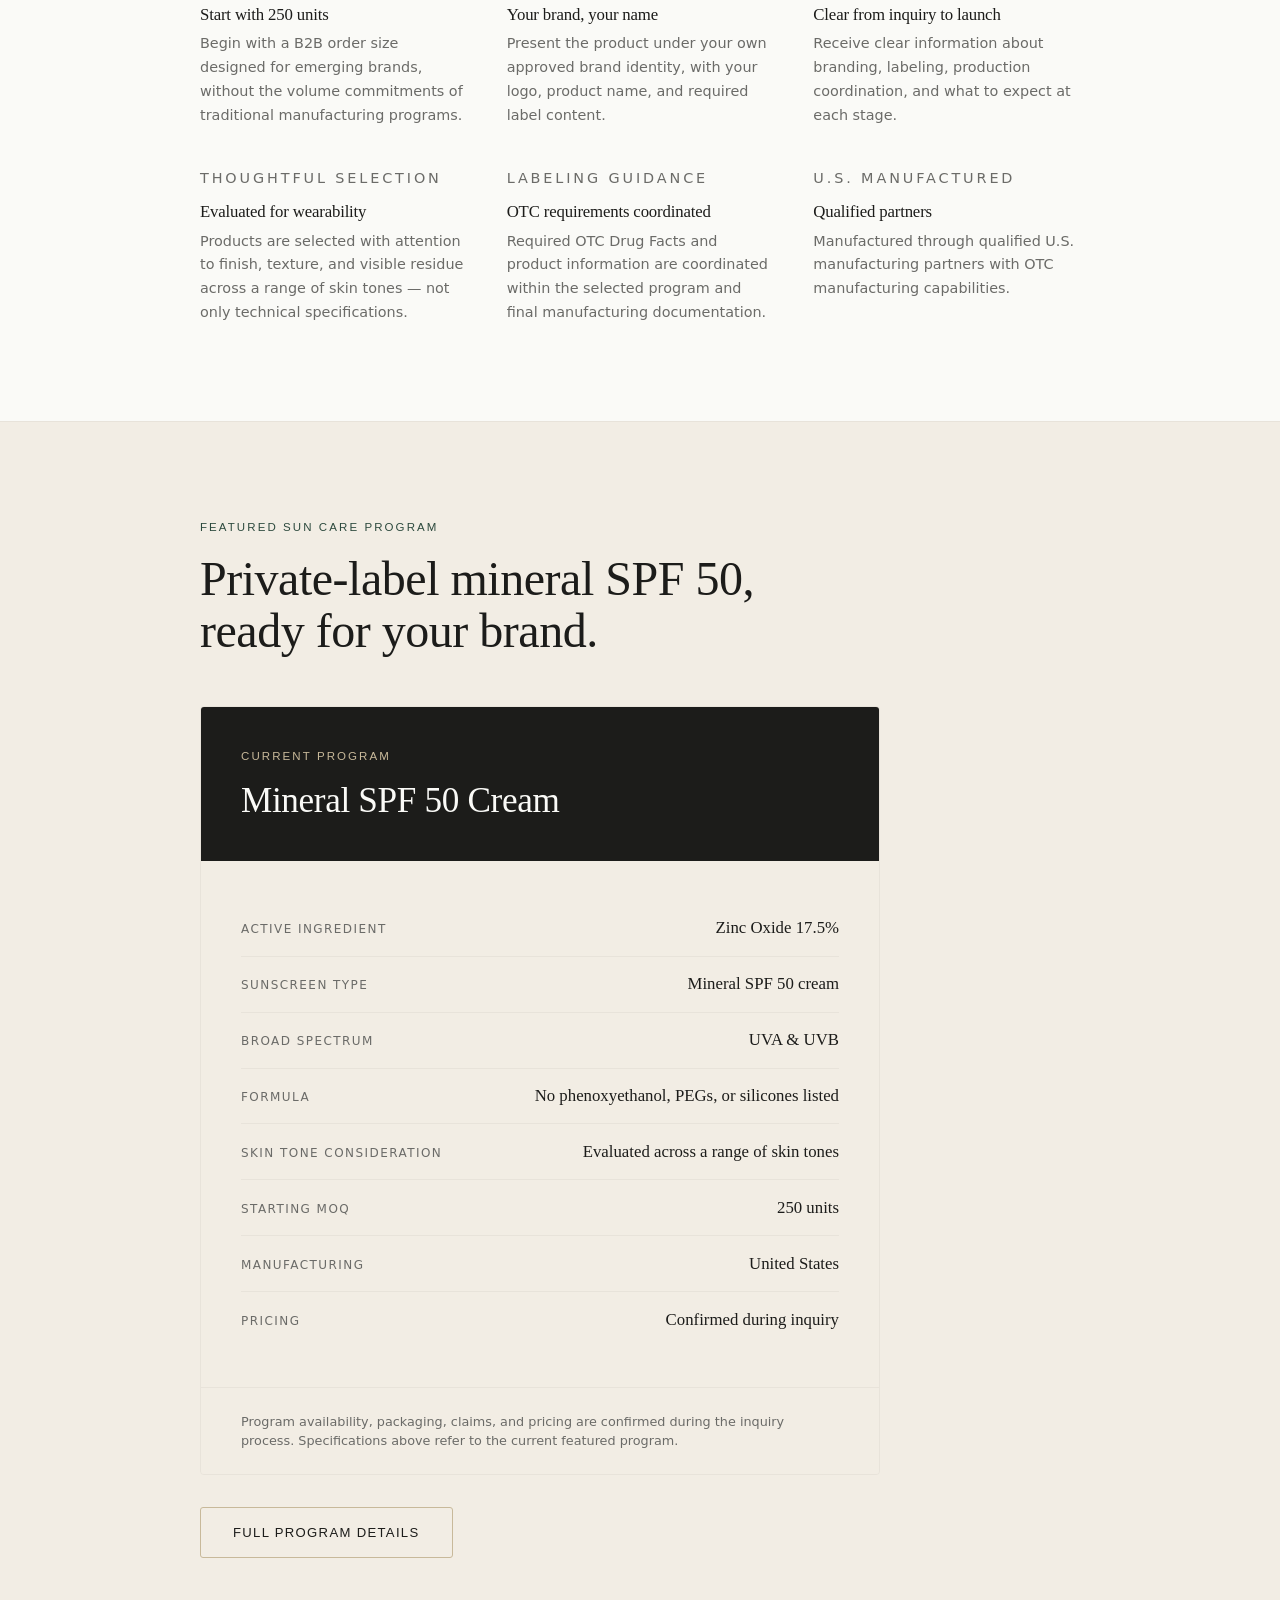
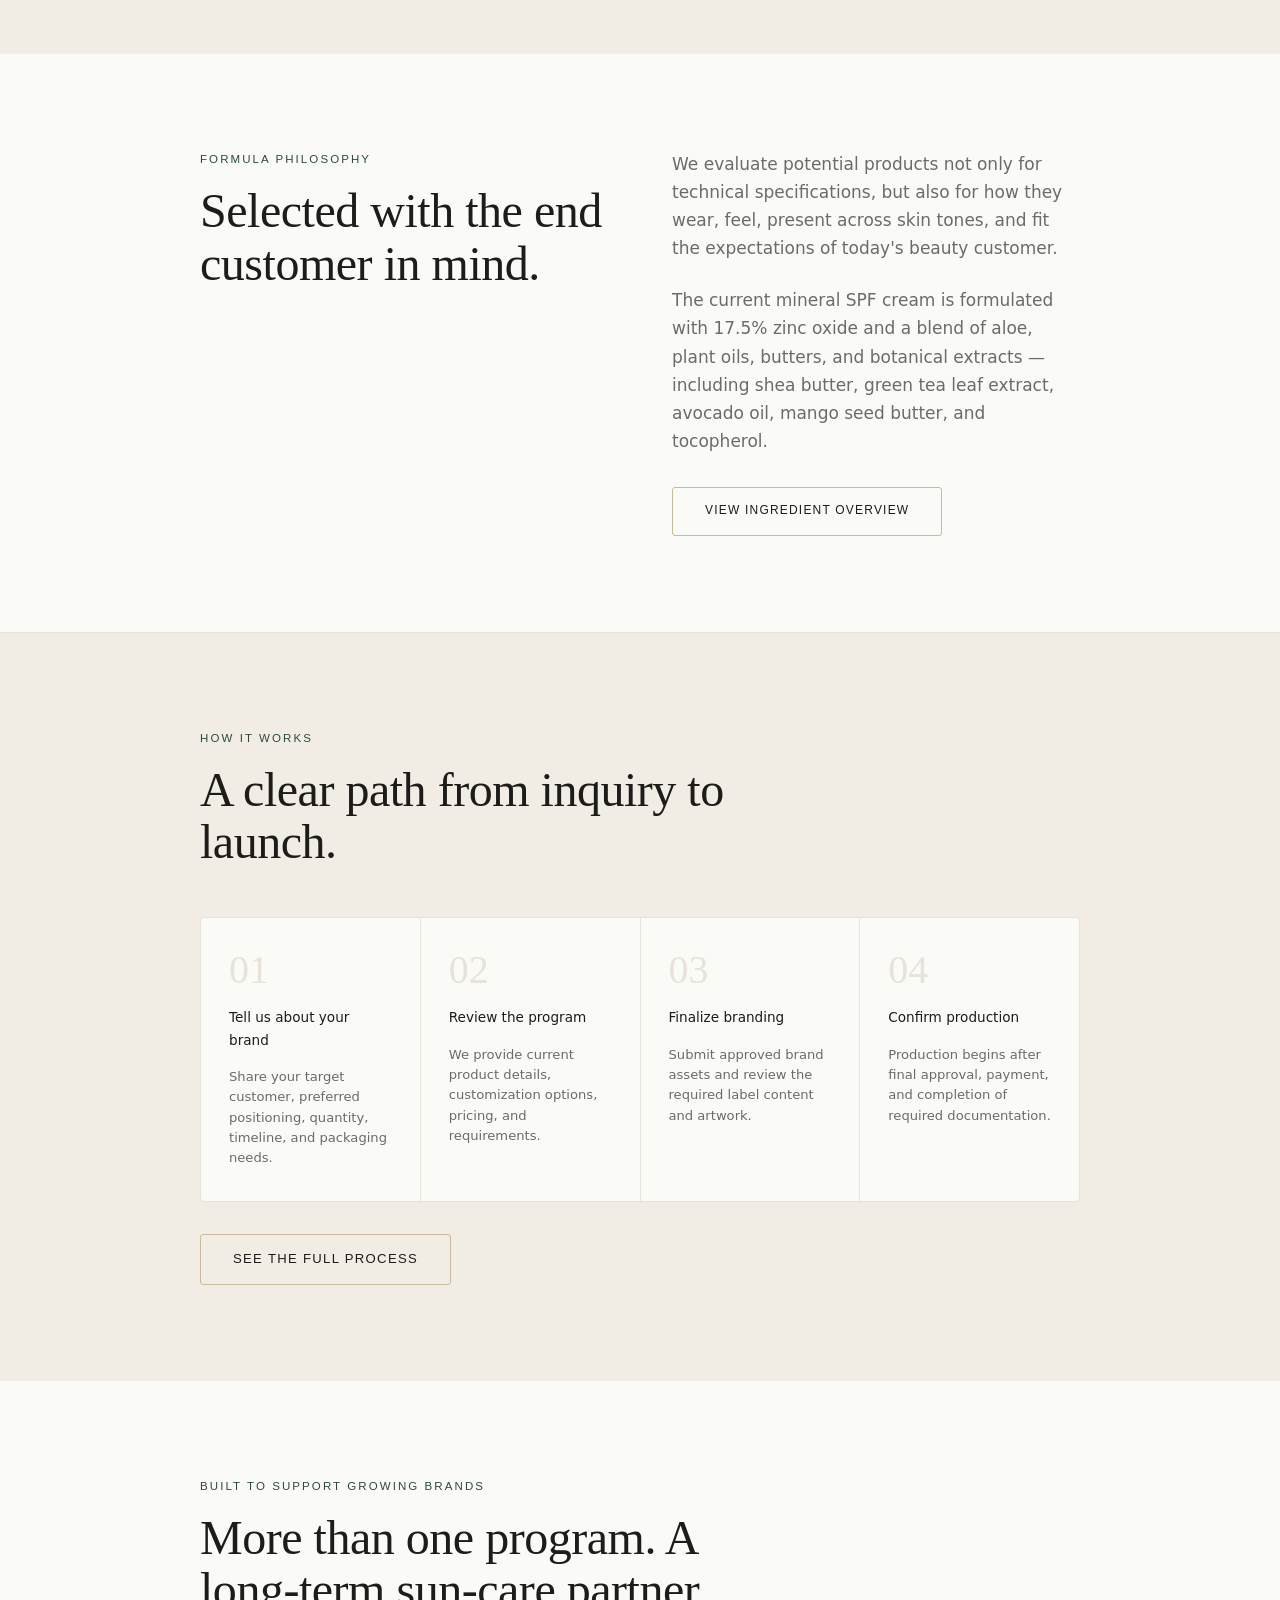
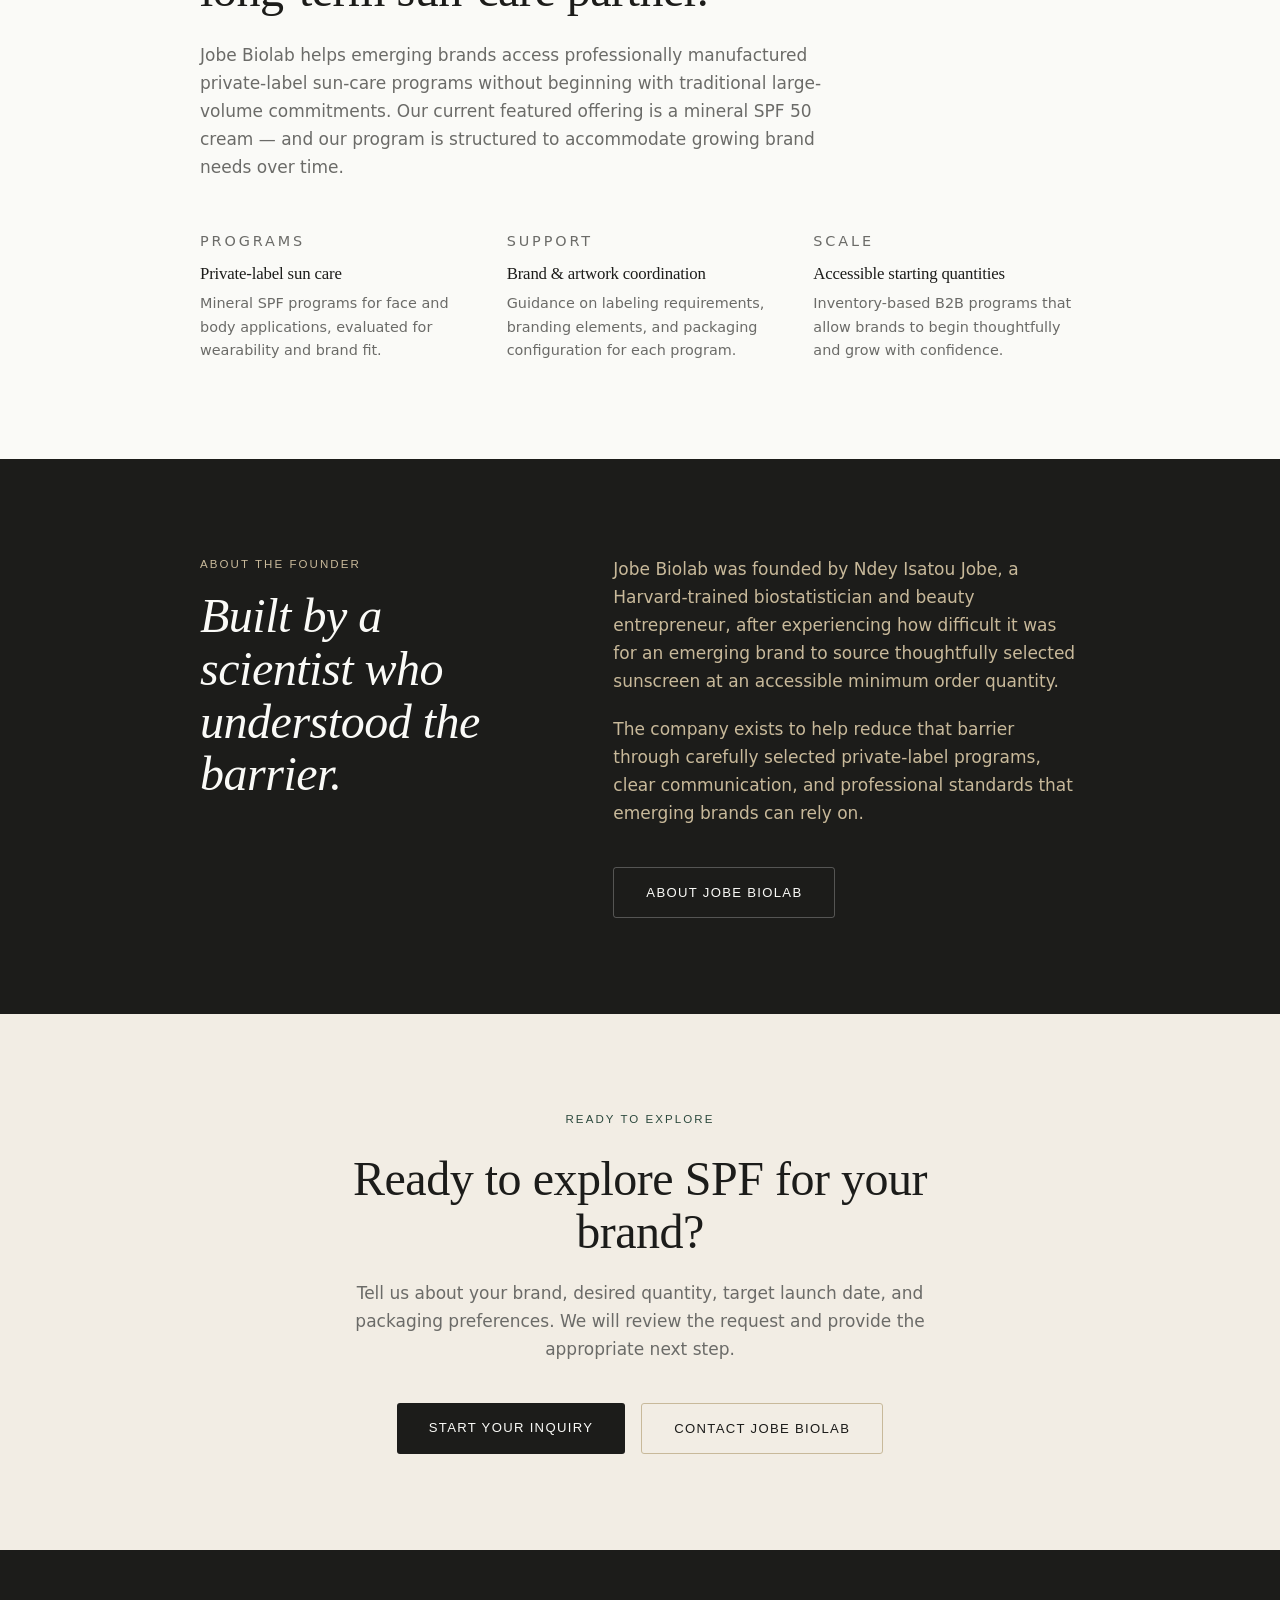
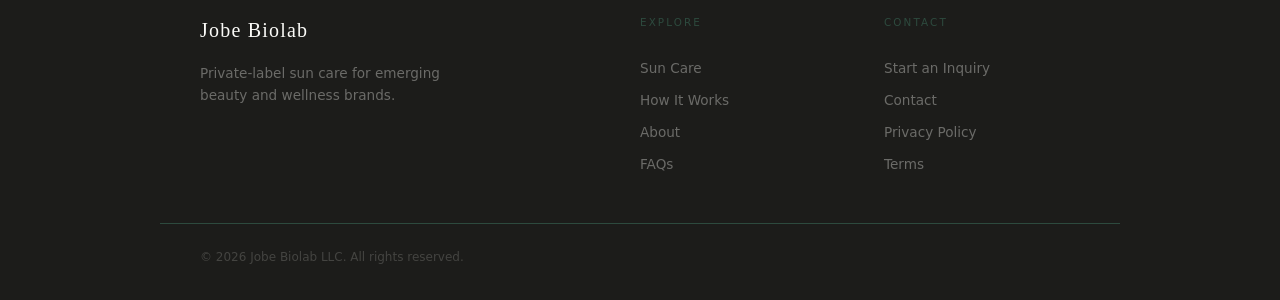
==== commit c80b8975: "Update MOQ to 250 units; remove packaging field from contact form" ====
--- a/index.html
+++ b/index.html
@@ -7,7 +7,7 @@
   <meta name="description" content="Launch a private-label SPF 50 product with accessible minimum order quantities, custom branding, and labeling guidance from Jobe Biolab.">
   <link rel="canonical" href="https://jobebiolab.com/">
   <meta property="og:title" content="Jobe Biolab | Private Label SPF 50 for Emerging Beauty Brands">
-  <meta property="og:description" content="Private-label mineral sun care for emerging beauty and wellness brands. Starting B2B order quantity: 50 units.">
+  <meta property="og:description" content="Private-label mineral sun care for emerging beauty and wellness brands. Starting B2B order quantity: 250 units.">
   <meta property="og:url" content="https://jobebiolab.com/">
   <meta property="og:type" content="website">
   <script type="application/ld+json">
@@ -32,7 +32,7 @@
 
   <!-- ANNOUNCEMENT -->
   <div style="background:#2D4A3E;color:#FAFAF7;text-align:center;padding:0.65rem 1.5rem;font-size:0.78rem;letter-spacing:0.08em;">
-    Private-label SPF 50 starting at 50 units. &nbsp;
+    Private-label SPF 50 starting at 250 units. &nbsp;
     <a href="/contact/" style="color:#C8B99A;text-decoration:underline;text-underline-offset:3px;">Start your inquiry →</a>
   </div>
 
@@ -51,7 +51,7 @@
       <aside class="hero-meta" aria-label="Key details">
         <div>
           <p class="hero-stat-label">Starting quantity</p>
-          <p class="hero-stat-value">50 units</p>
+          <p class="hero-stat-value">250 units</p>
           <p class="hero-stat-note">Subject to availability &amp; project scope</p>
         </div>
         <div>
@@ -86,7 +86,7 @@
       <div class="grid-3" style="margin-top:3rem;">
         <div class="grid-item">
           <p class="grid-item-label">Accessible minimums</p>
-          <h4>Start with 50 units</h4>
+          <h4>Start with 250 units</h4>
           <p>Begin with a B2B order size designed for emerging brands, without the volume commitments of traditional manufacturing programs.</p>
         </div>
         <div class="grid-item">
@@ -153,7 +153,7 @@
           </div>
           <div class="spec-row">
             <span class="spec-key">Starting MOQ</span>
-            <span class="spec-val">50 units</span>
+            <span class="spec-val">250 units</span>
           </div>
           <div class="spec-row">
             <span class="spec-key">Manufacturing</span>
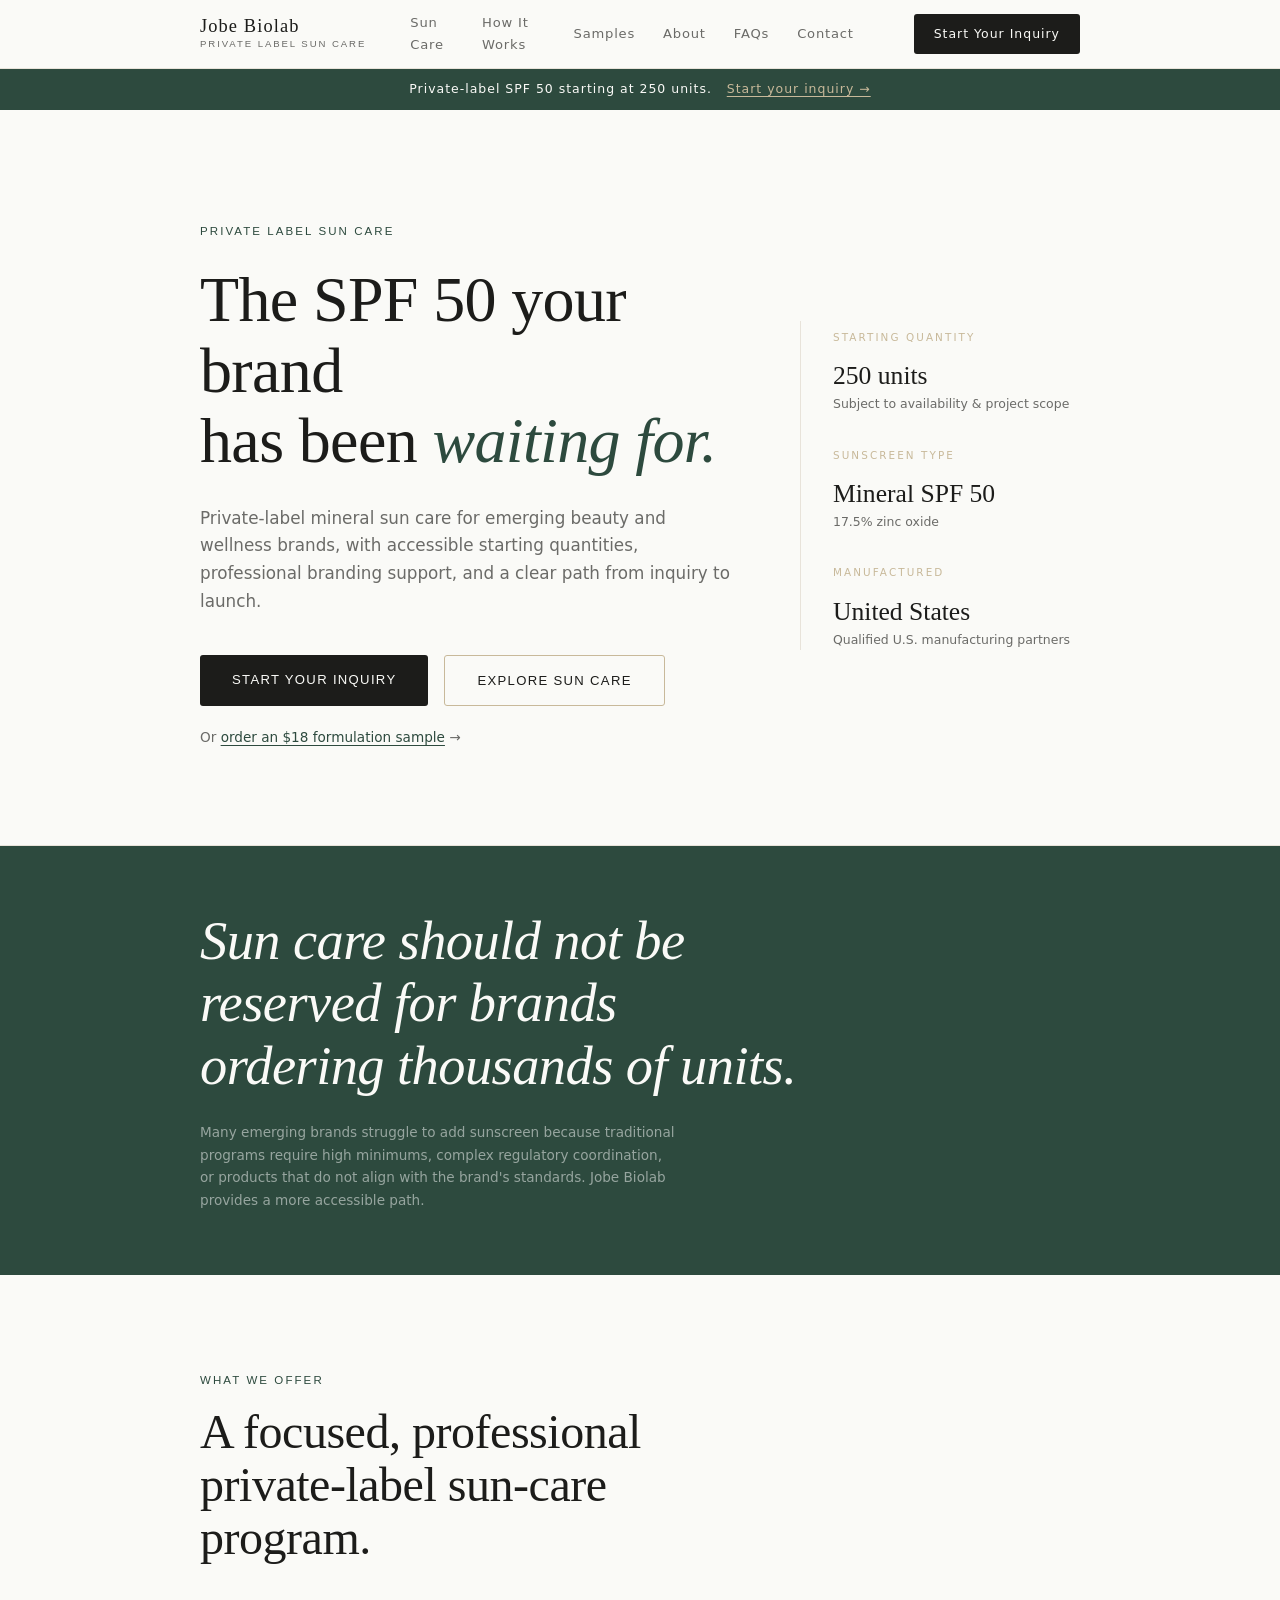
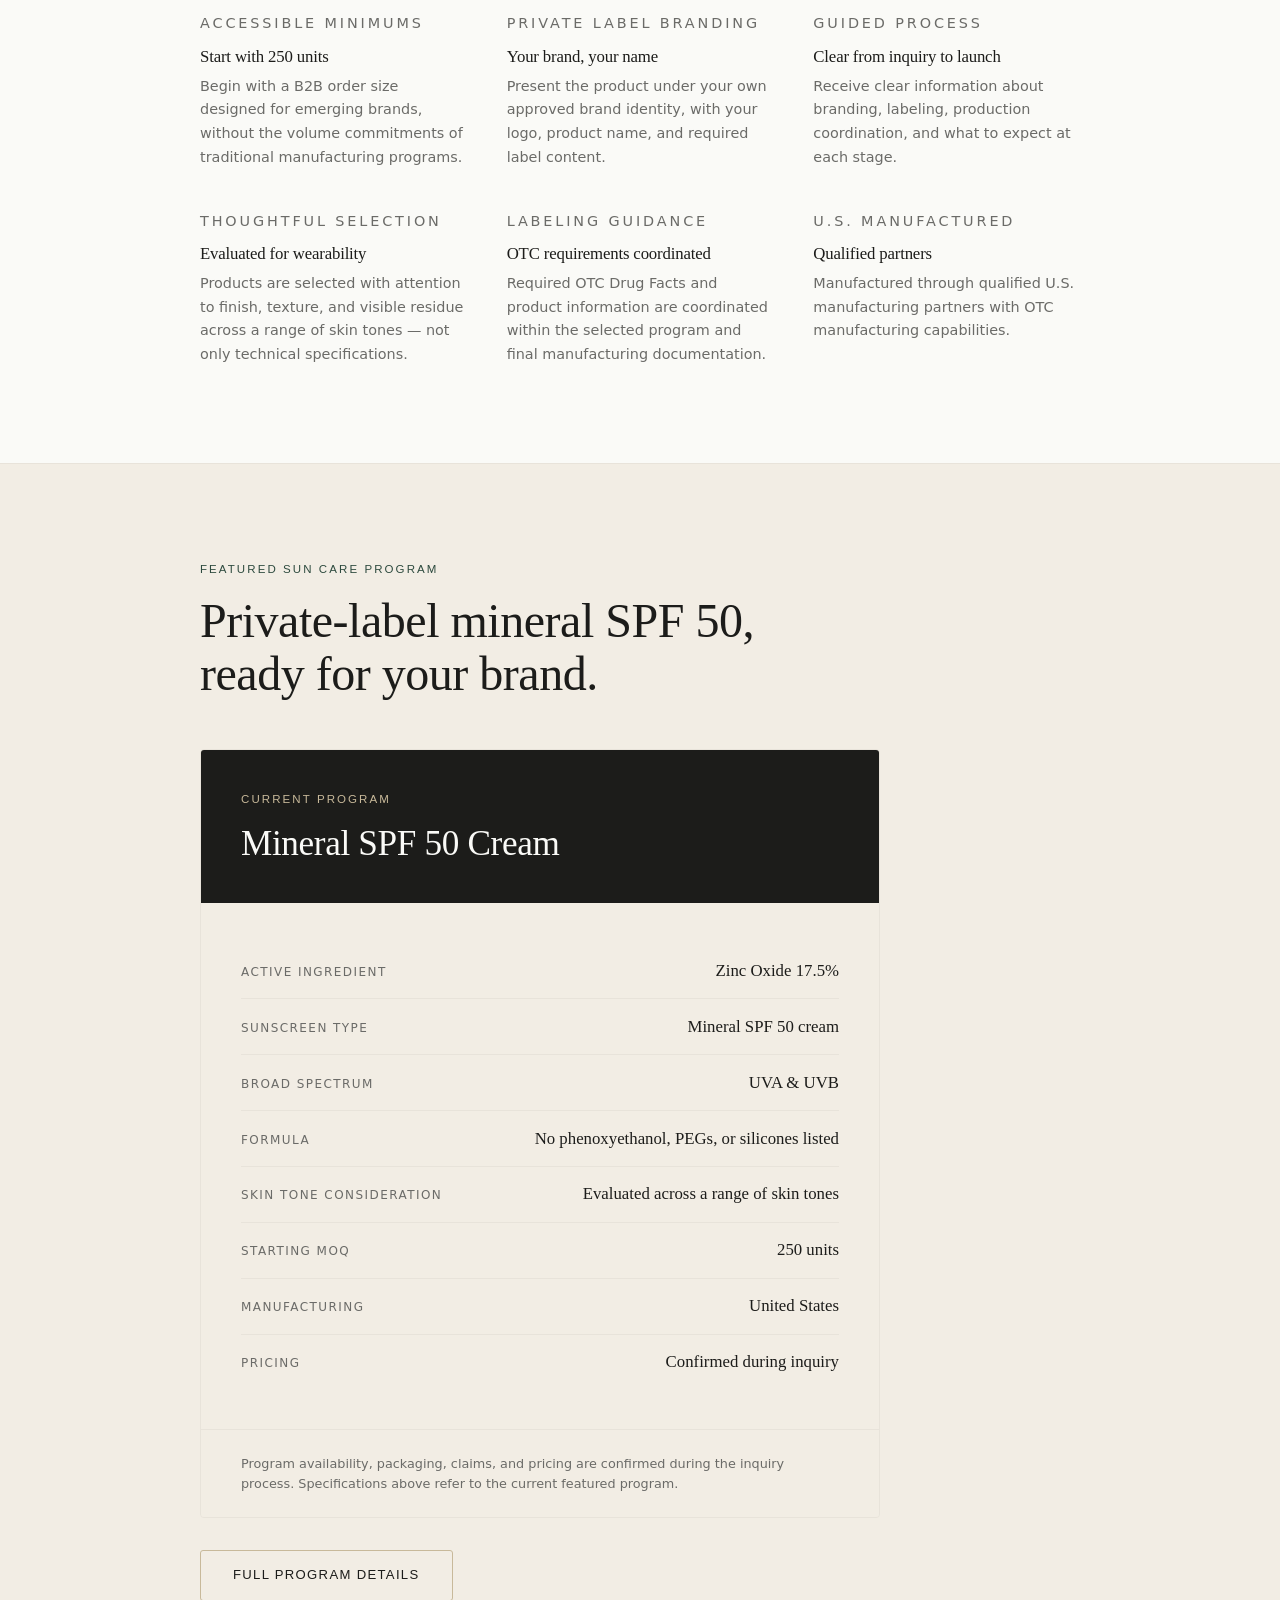
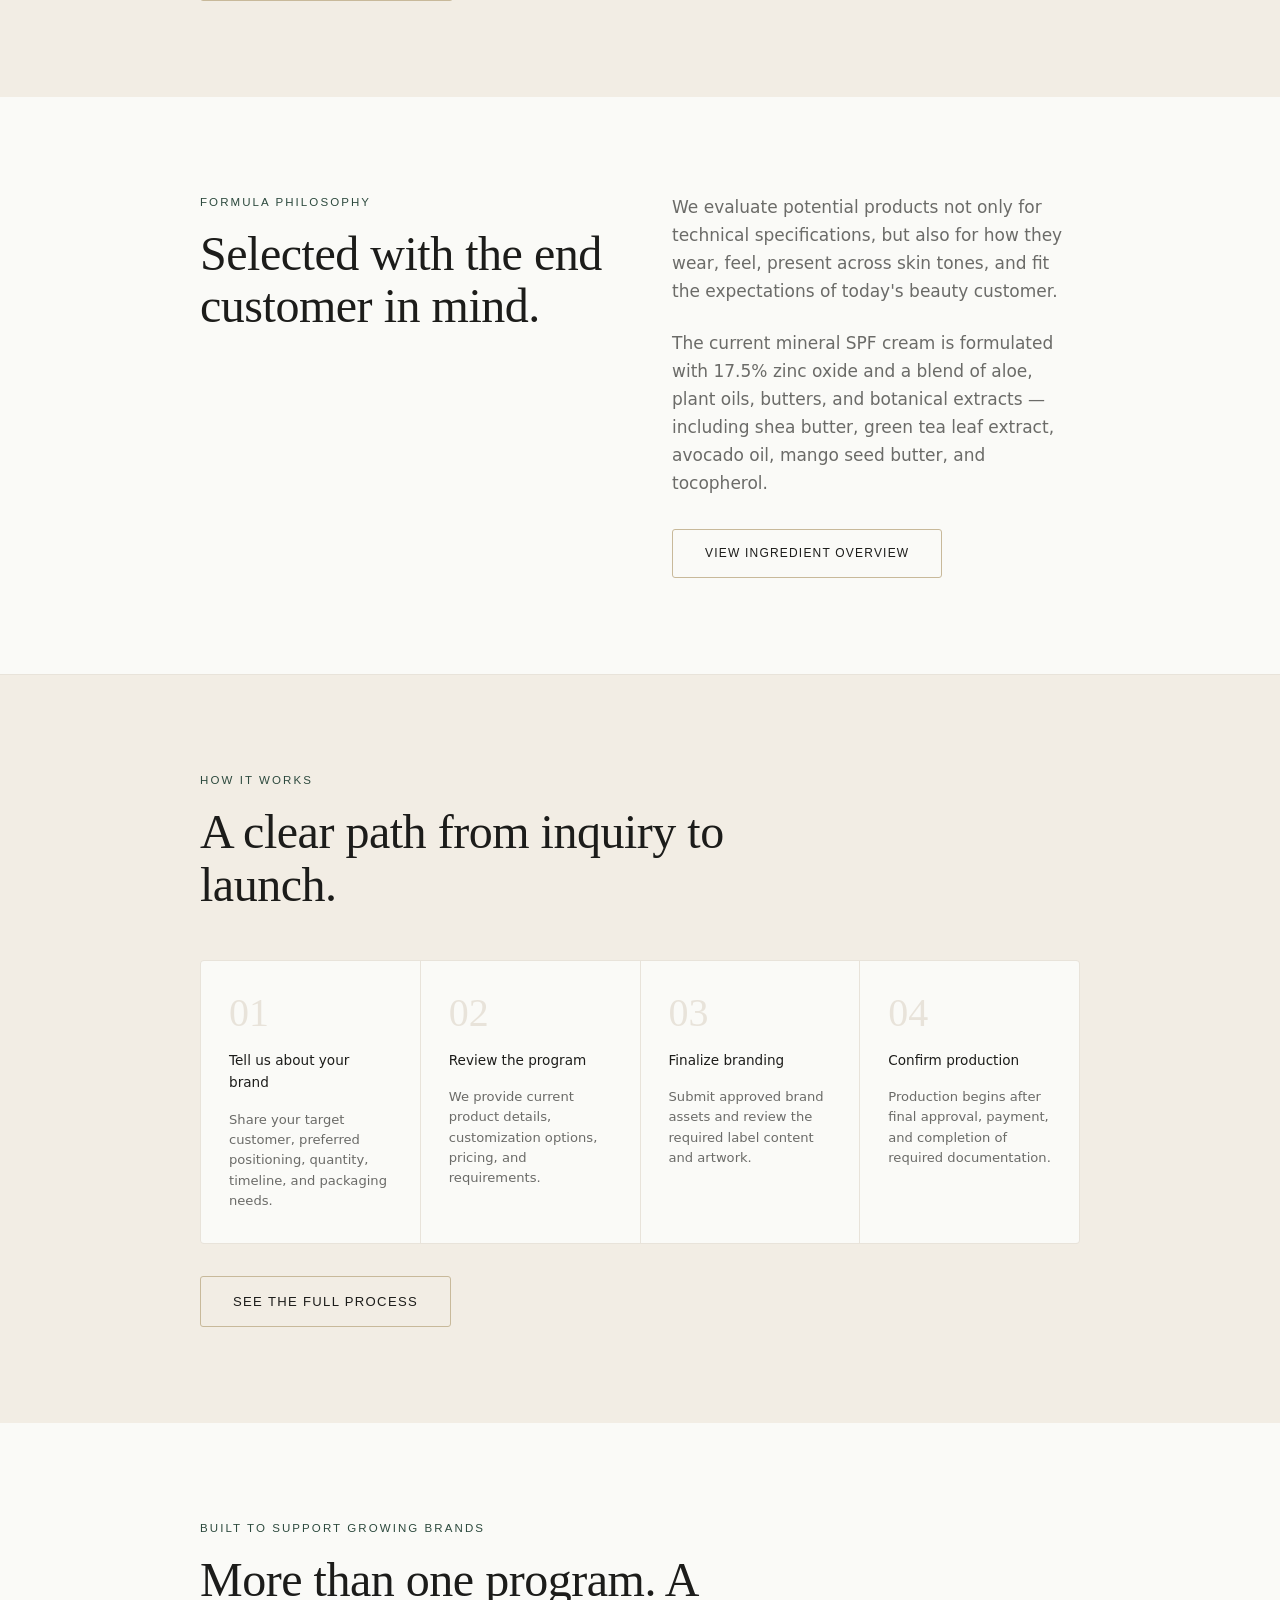
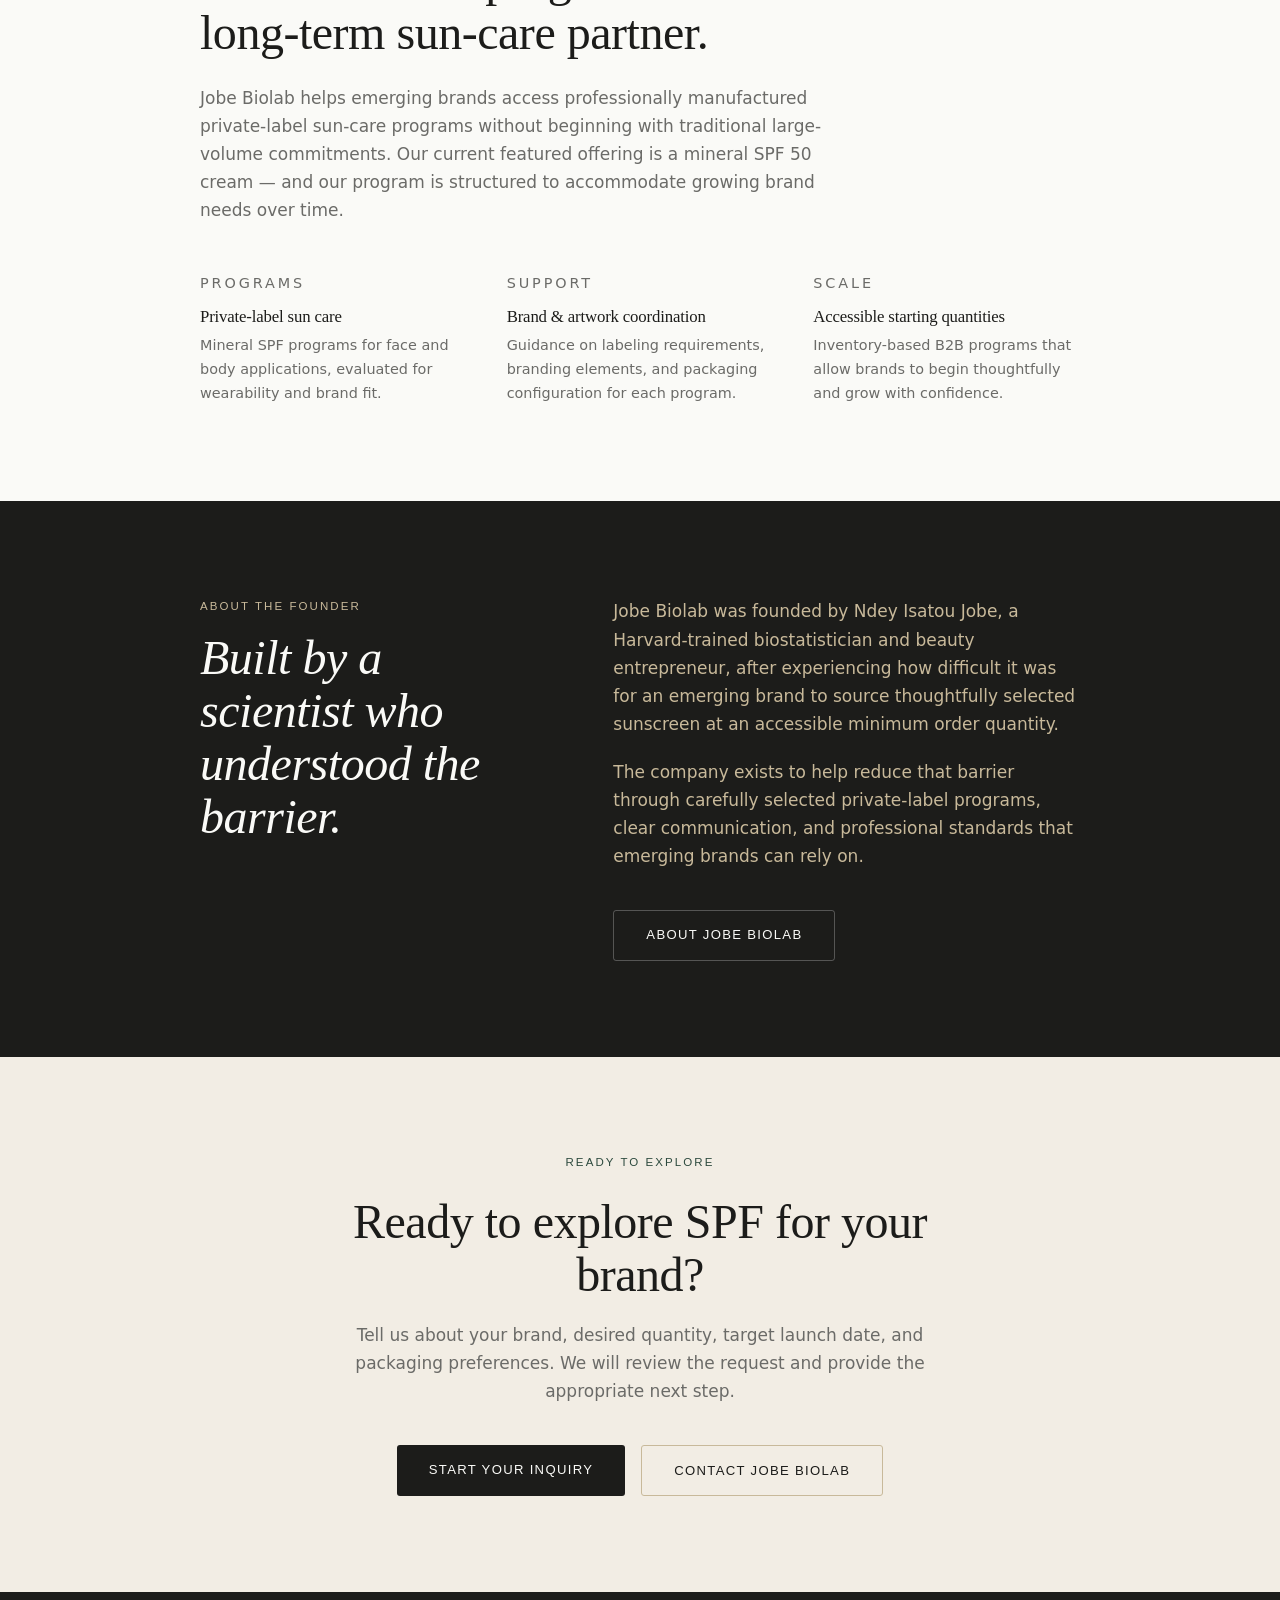
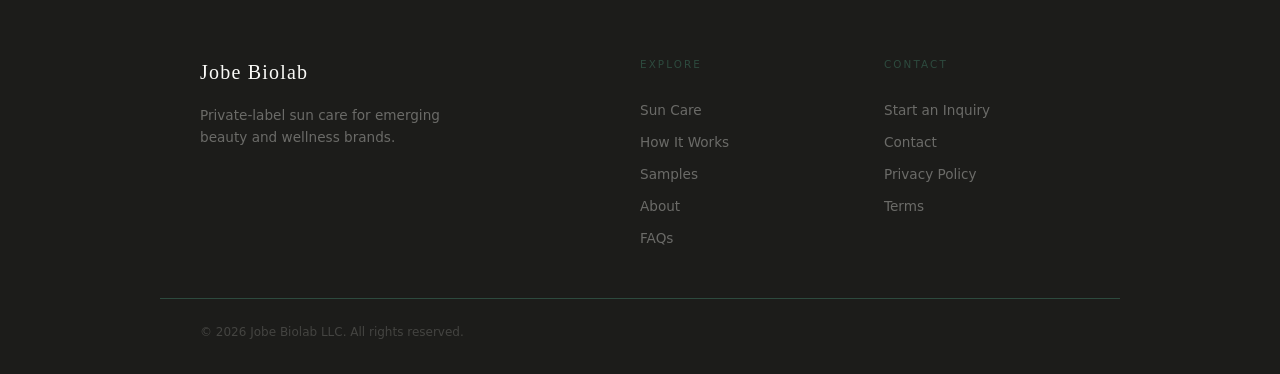
==== commit fc645d4b: "Add SPF sample ordering flow Adds a two-page sample ordering path: a qualifying form at /samples/ th" ====
--- a/index.html
+++ b/index.html
@@ -47,6 +47,7 @@
           <a href="/contact/" class="btn btn--primary">Start Your Inquiry</a>
           <a href="/sun-care/" class="btn btn--outline">Explore Sun Care</a>
         </div>
+        <p style="font-size:0.85rem;color:#6B6B68;margin-top:1.25rem;">Or <a href="/samples/" style="color:#2D4A3E;text-decoration:underline;text-underline-offset:3px;">order an $18 formulation sample</a> &rarr;</p>
       </div>
       <aside class="hero-meta" aria-label="Key details">
         <div>
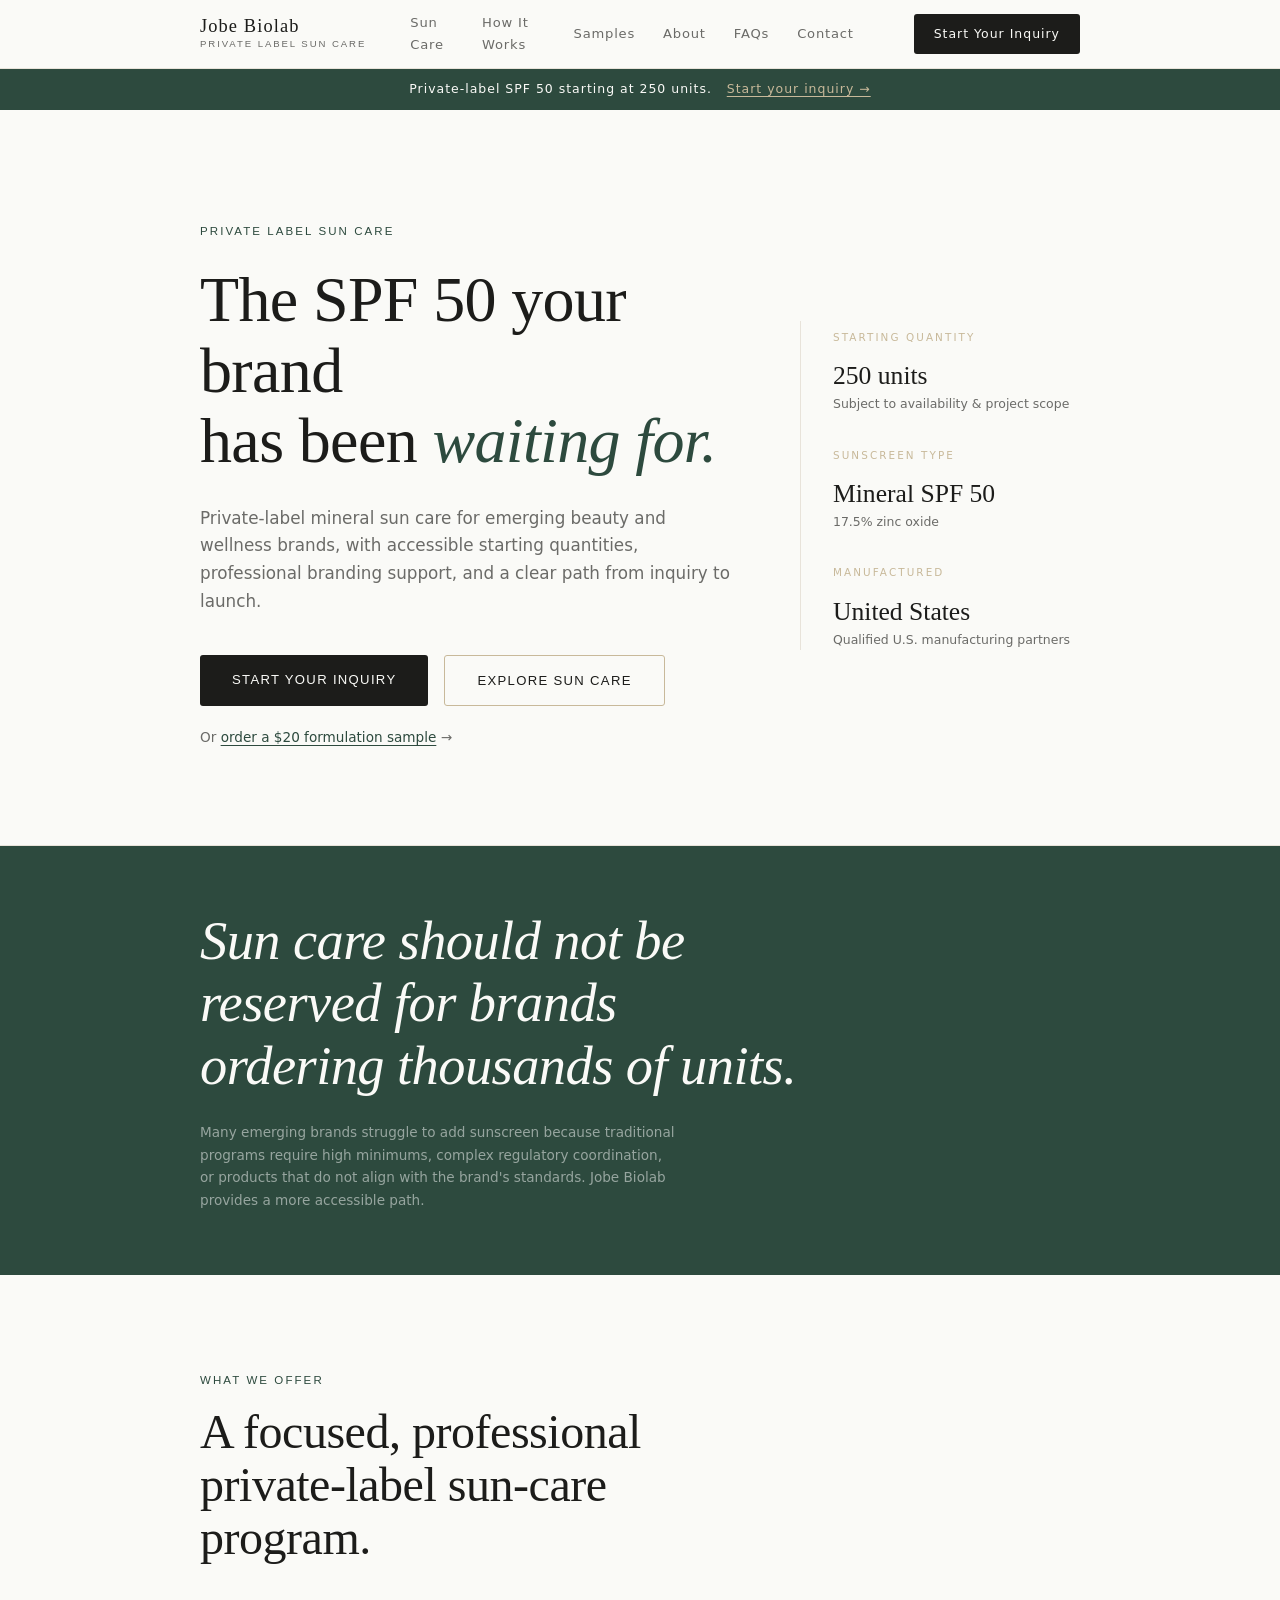
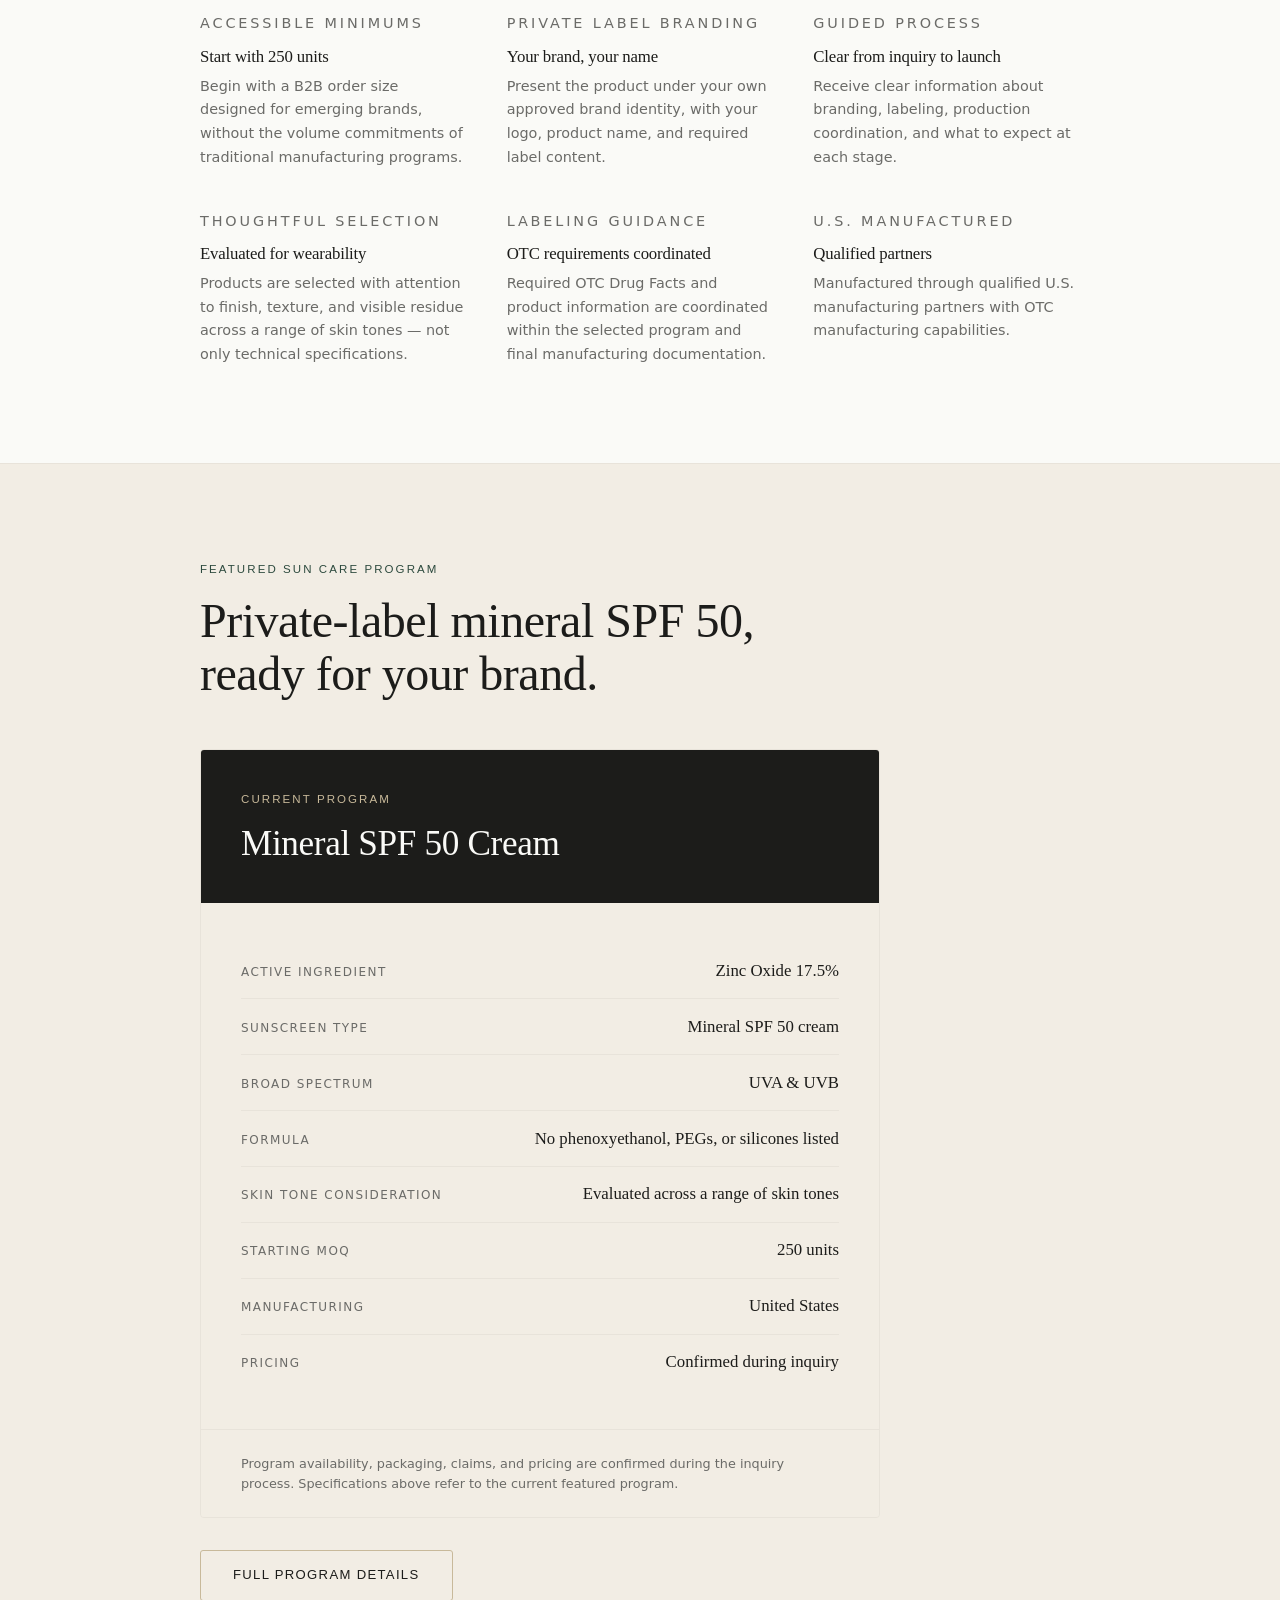
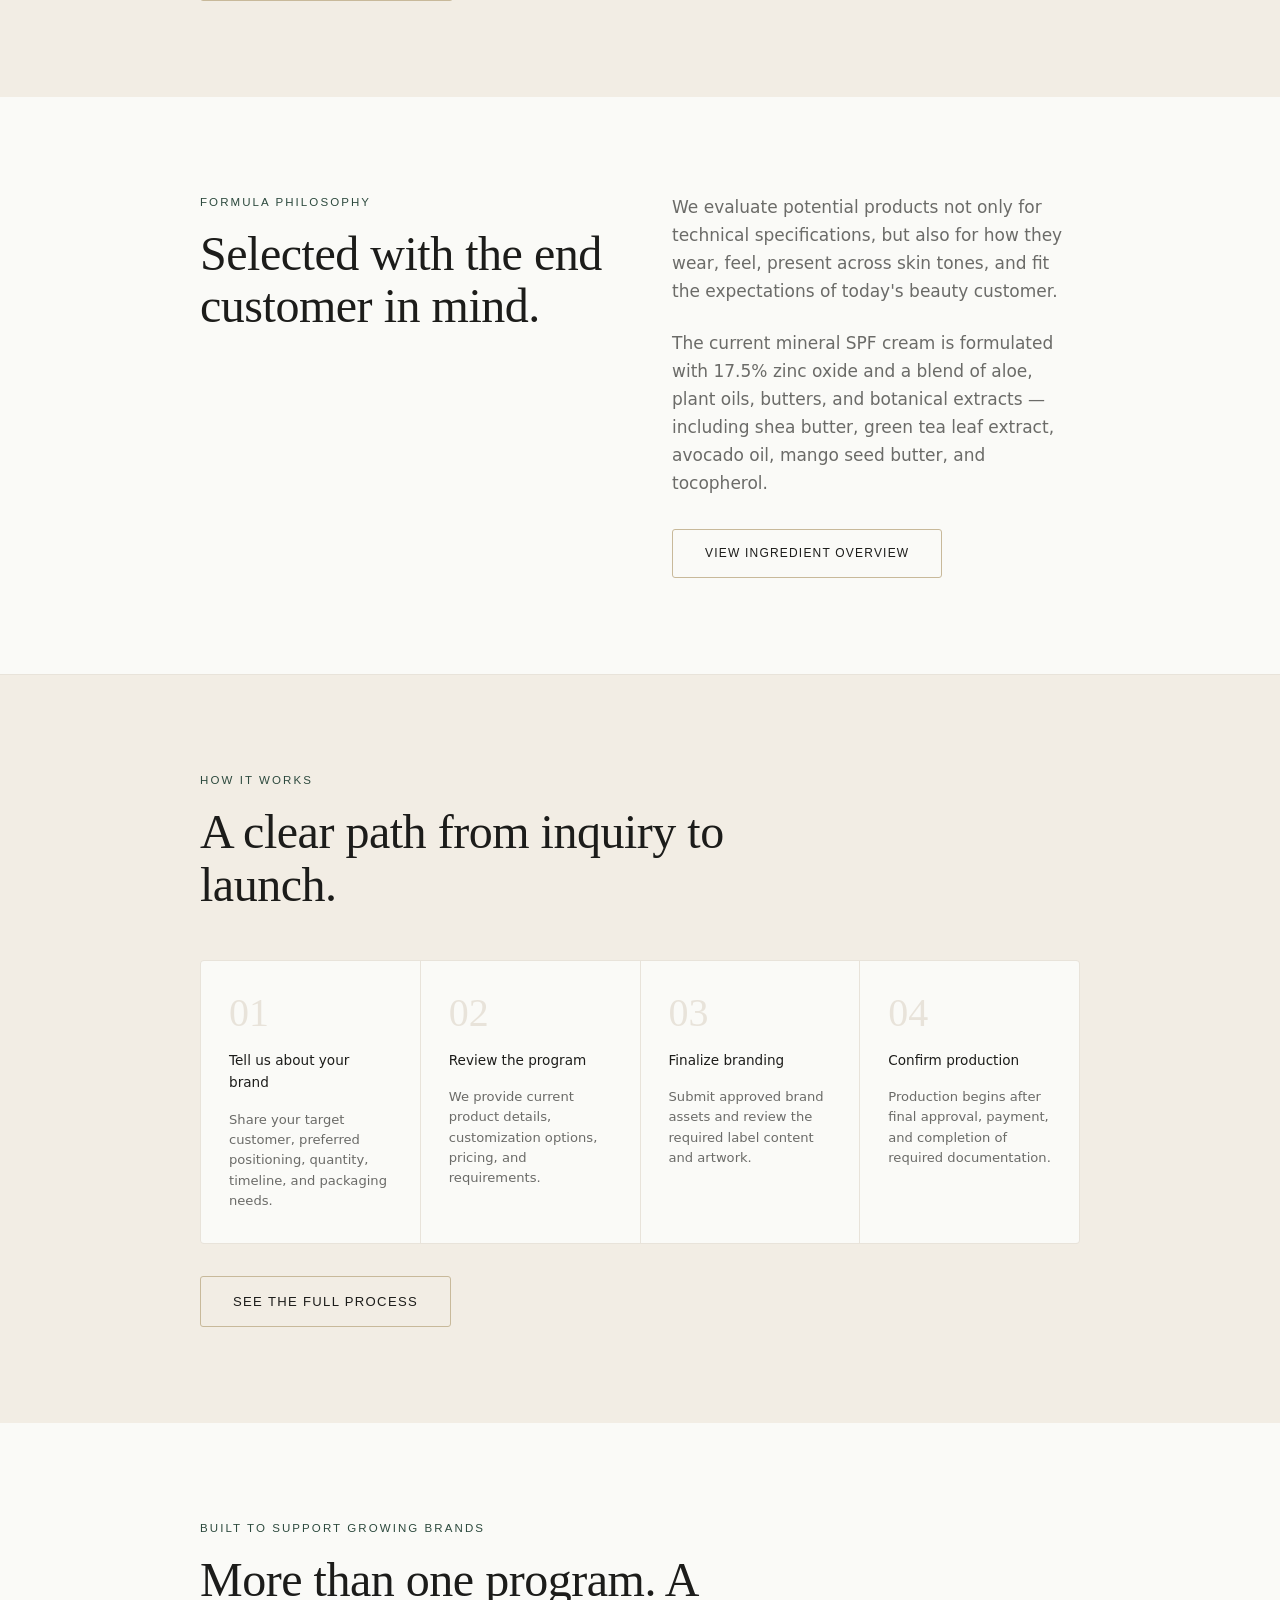
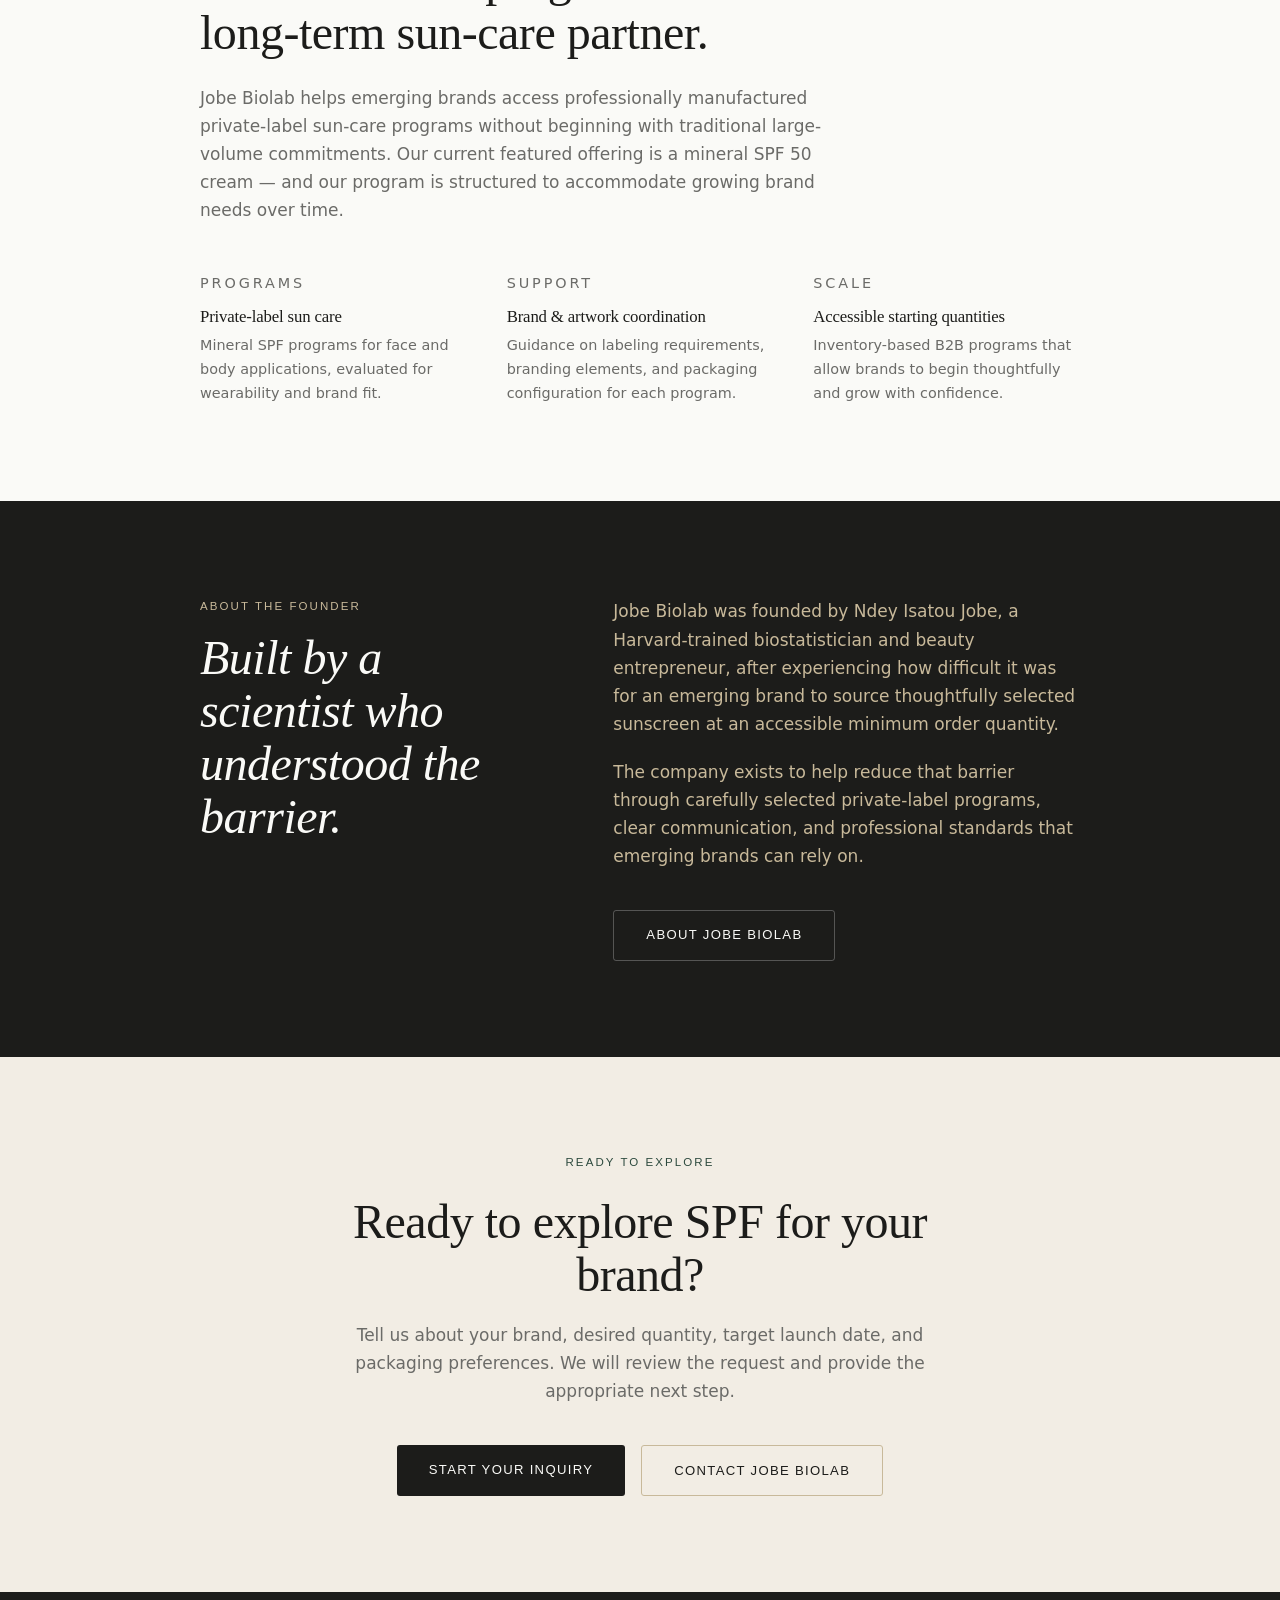
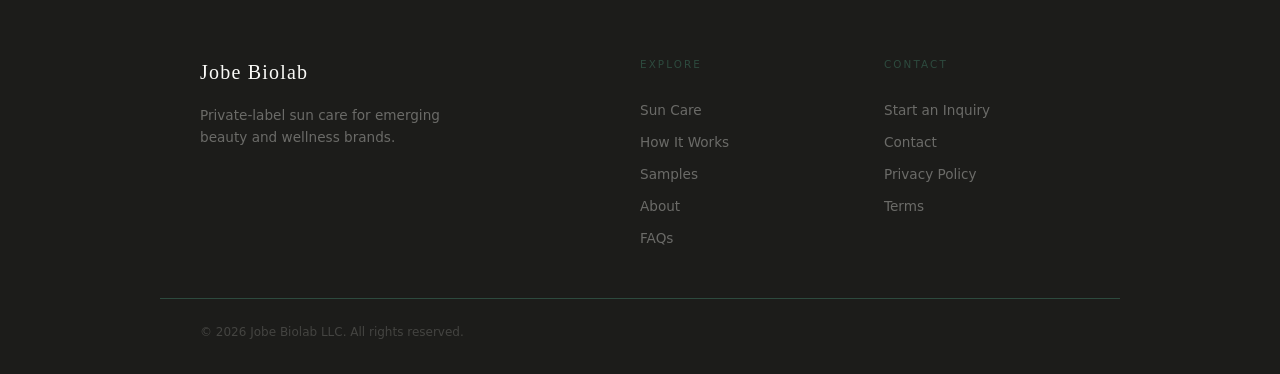
==== commit f318f51c: "Update sample pricing to $10.95 + $9.05 shipping = $20 flat Aligns the sample price with the publish" ====
--- a/index.html
+++ b/index.html
@@ -47,7 +47,7 @@
           <a href="/contact/" class="btn btn--primary">Start Your Inquiry</a>
           <a href="/sun-care/" class="btn btn--outline">Explore Sun Care</a>
         </div>
-        <p style="font-size:0.85rem;color:#6B6B68;margin-top:1.25rem;">Or <a href="/samples/" style="color:#2D4A3E;text-decoration:underline;text-underline-offset:3px;">order an $18 formulation sample</a> &rarr;</p>
+        <p style="font-size:0.85rem;color:#6B6B68;margin-top:1.25rem;">Or <a href="/samples/" style="color:#2D4A3E;text-decoration:underline;text-underline-offset:3px;">order a $20 formulation sample</a> &rarr;</p>
       </div>
       <aside class="hero-meta" aria-label="Key details">
         <div>
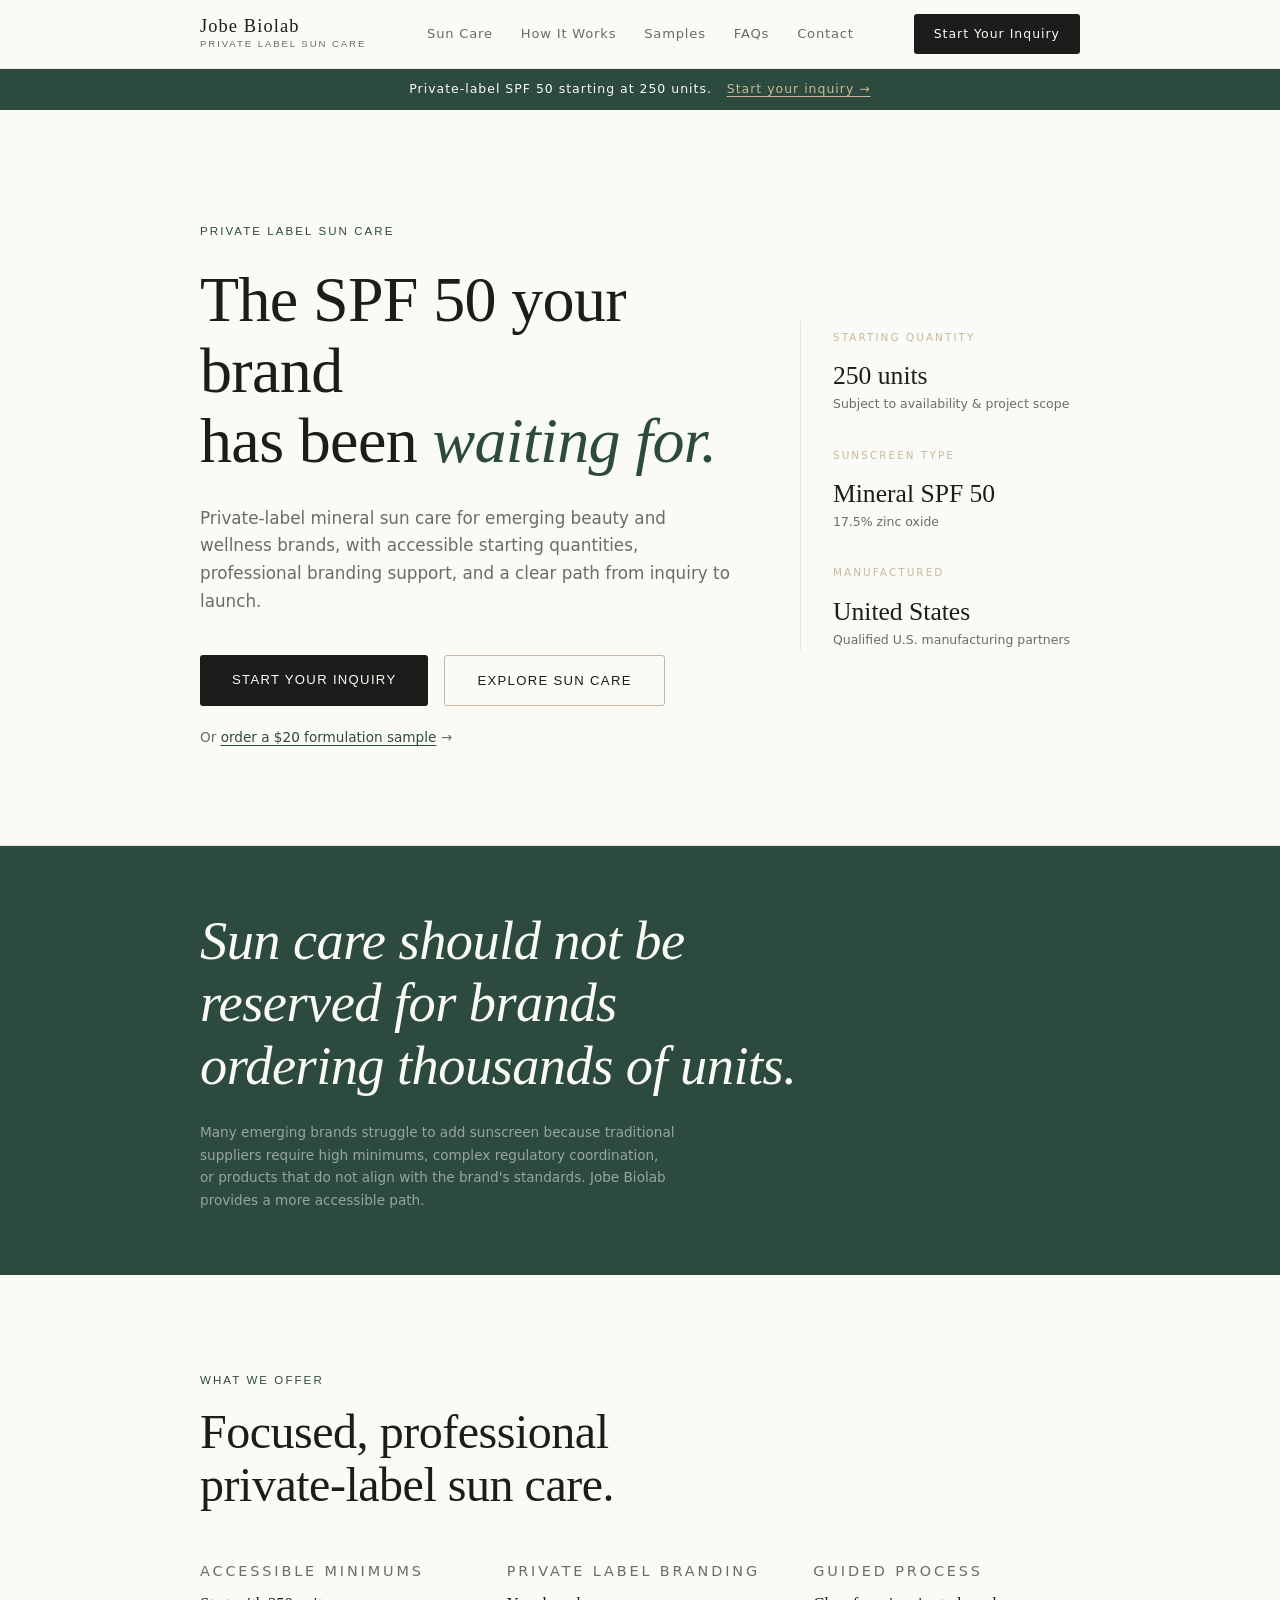
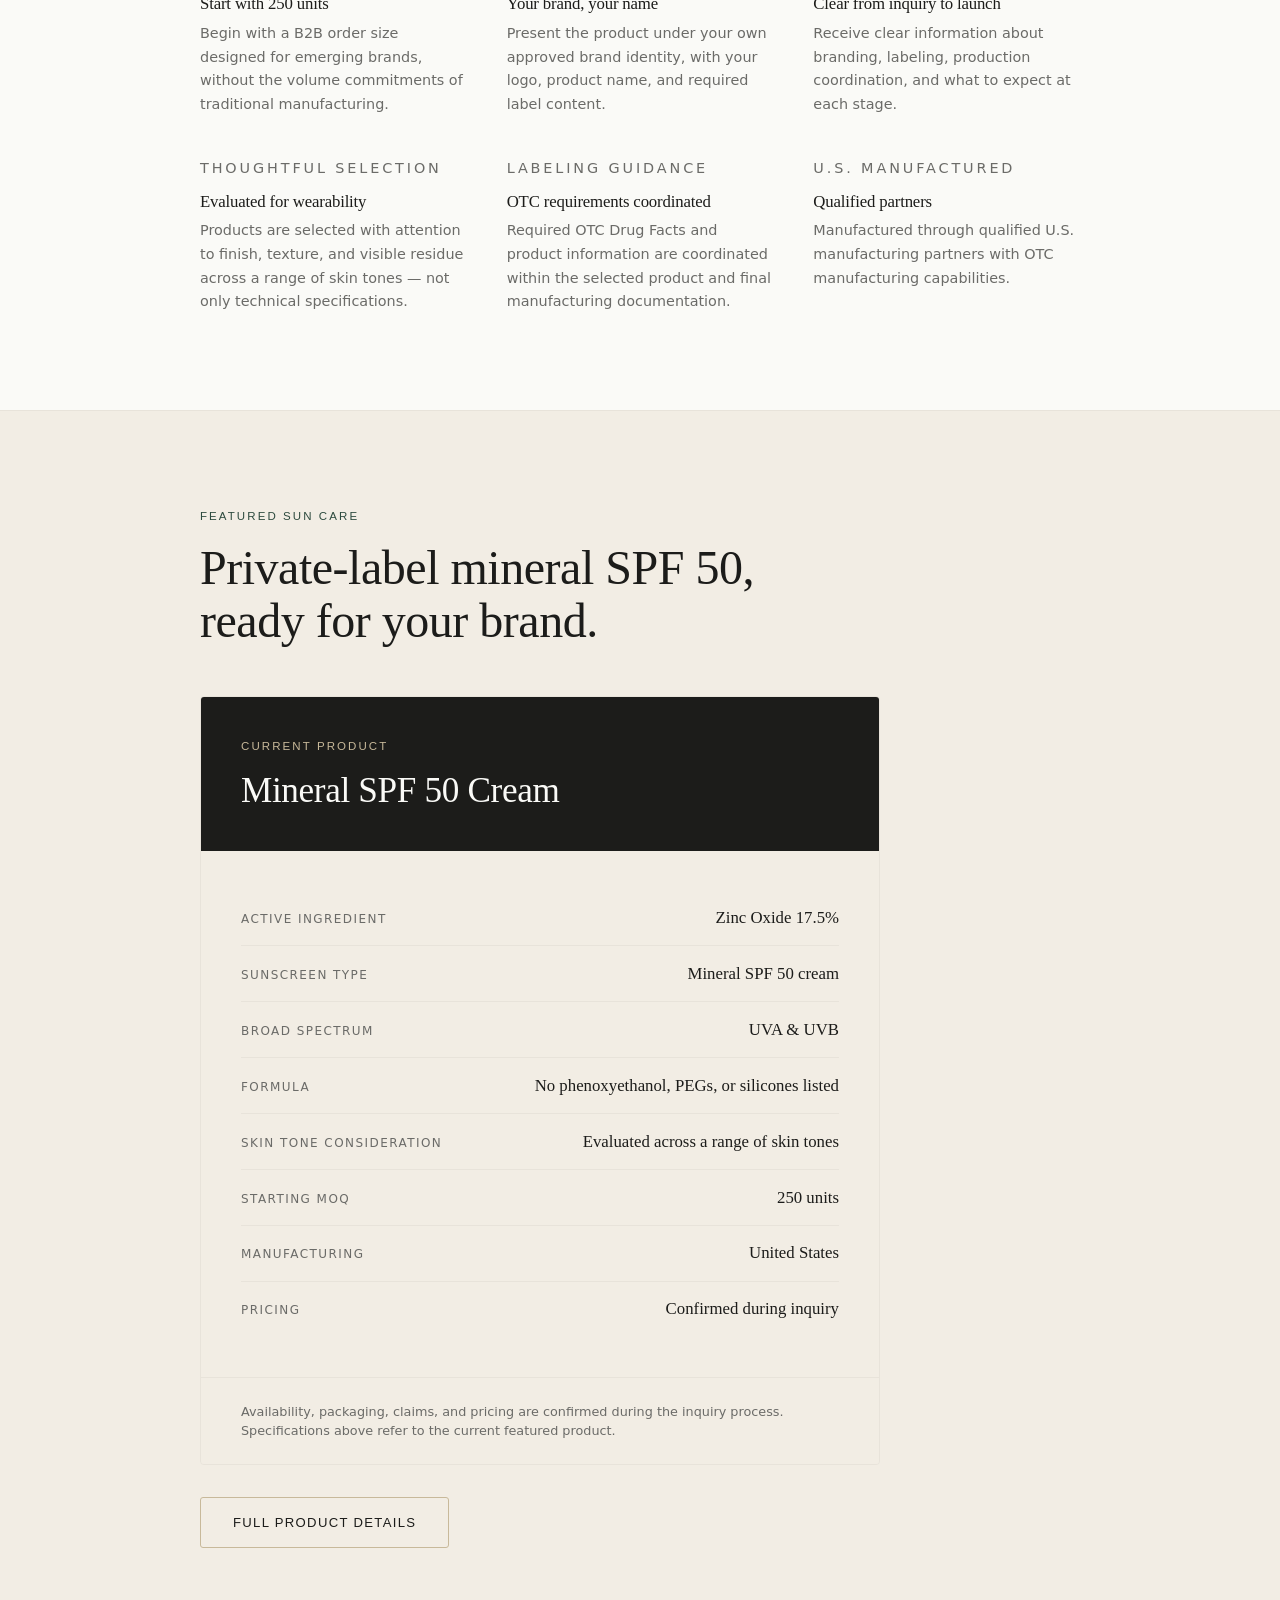
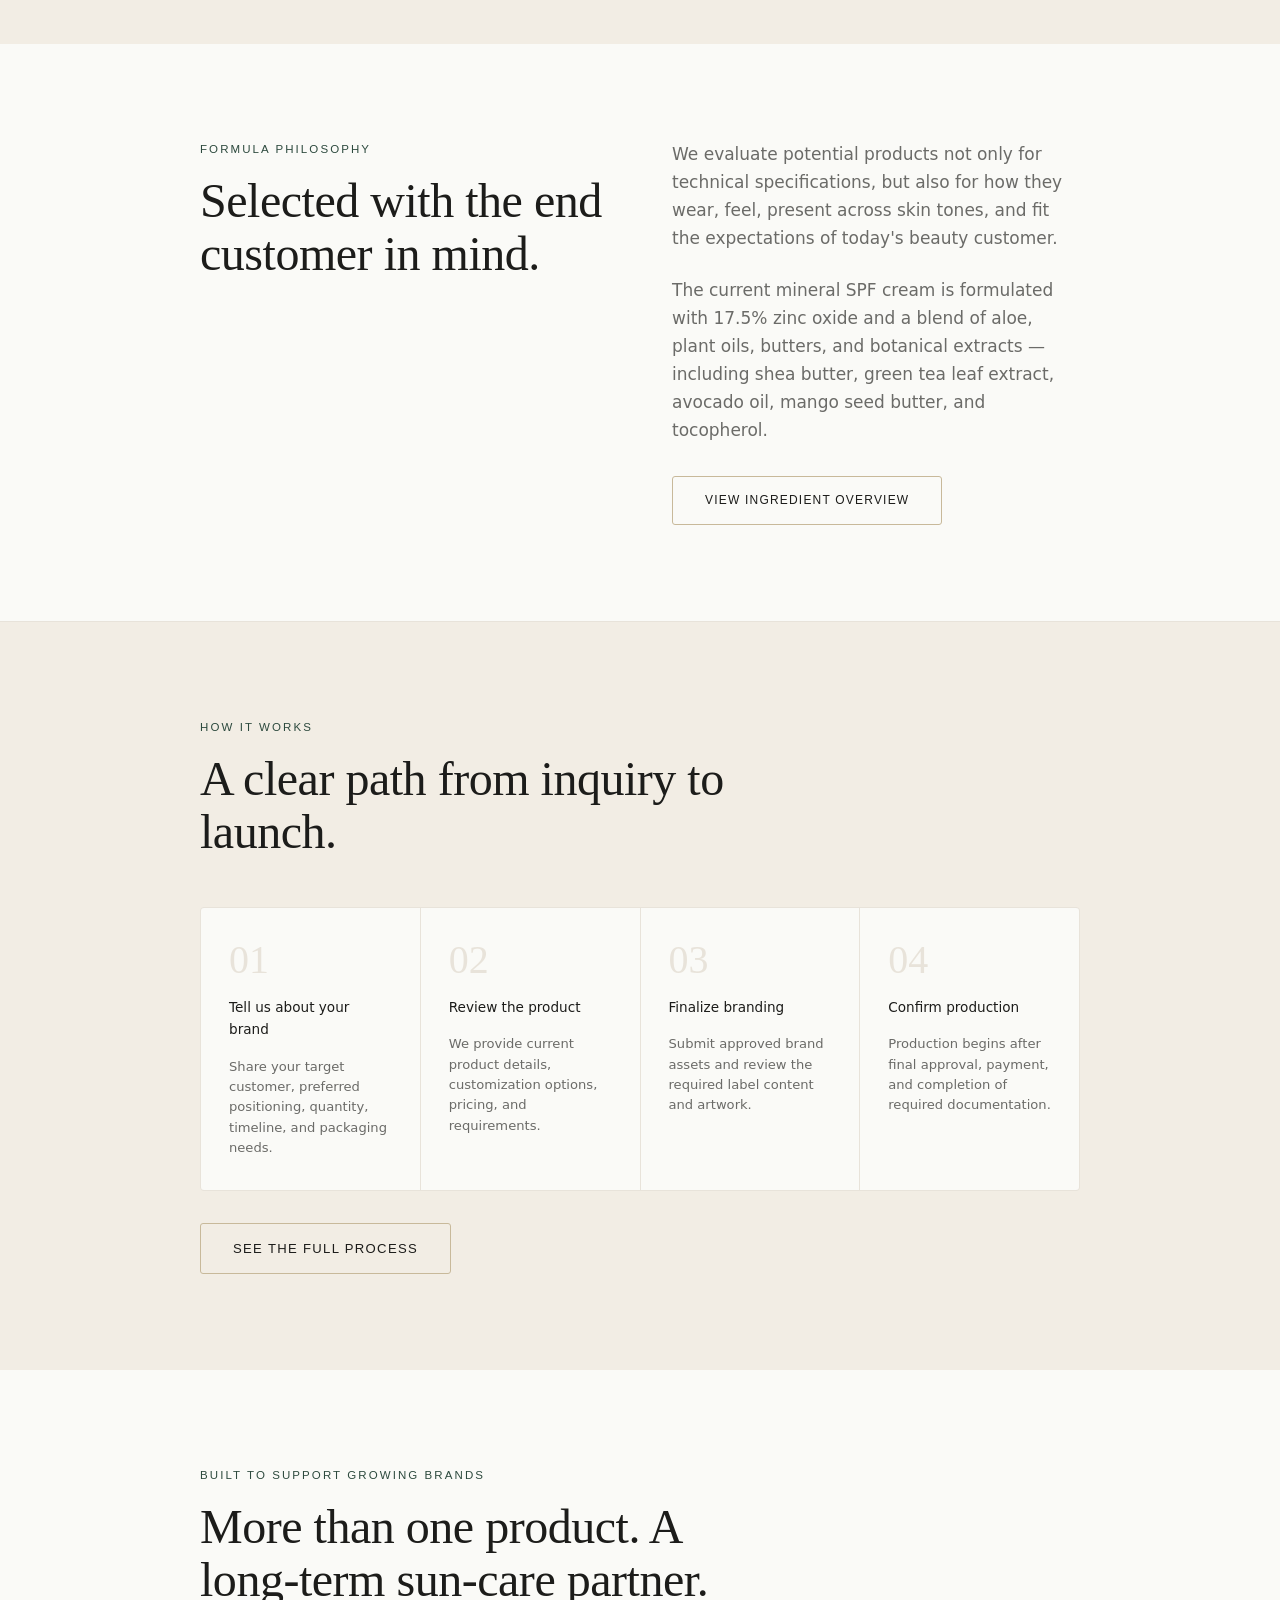
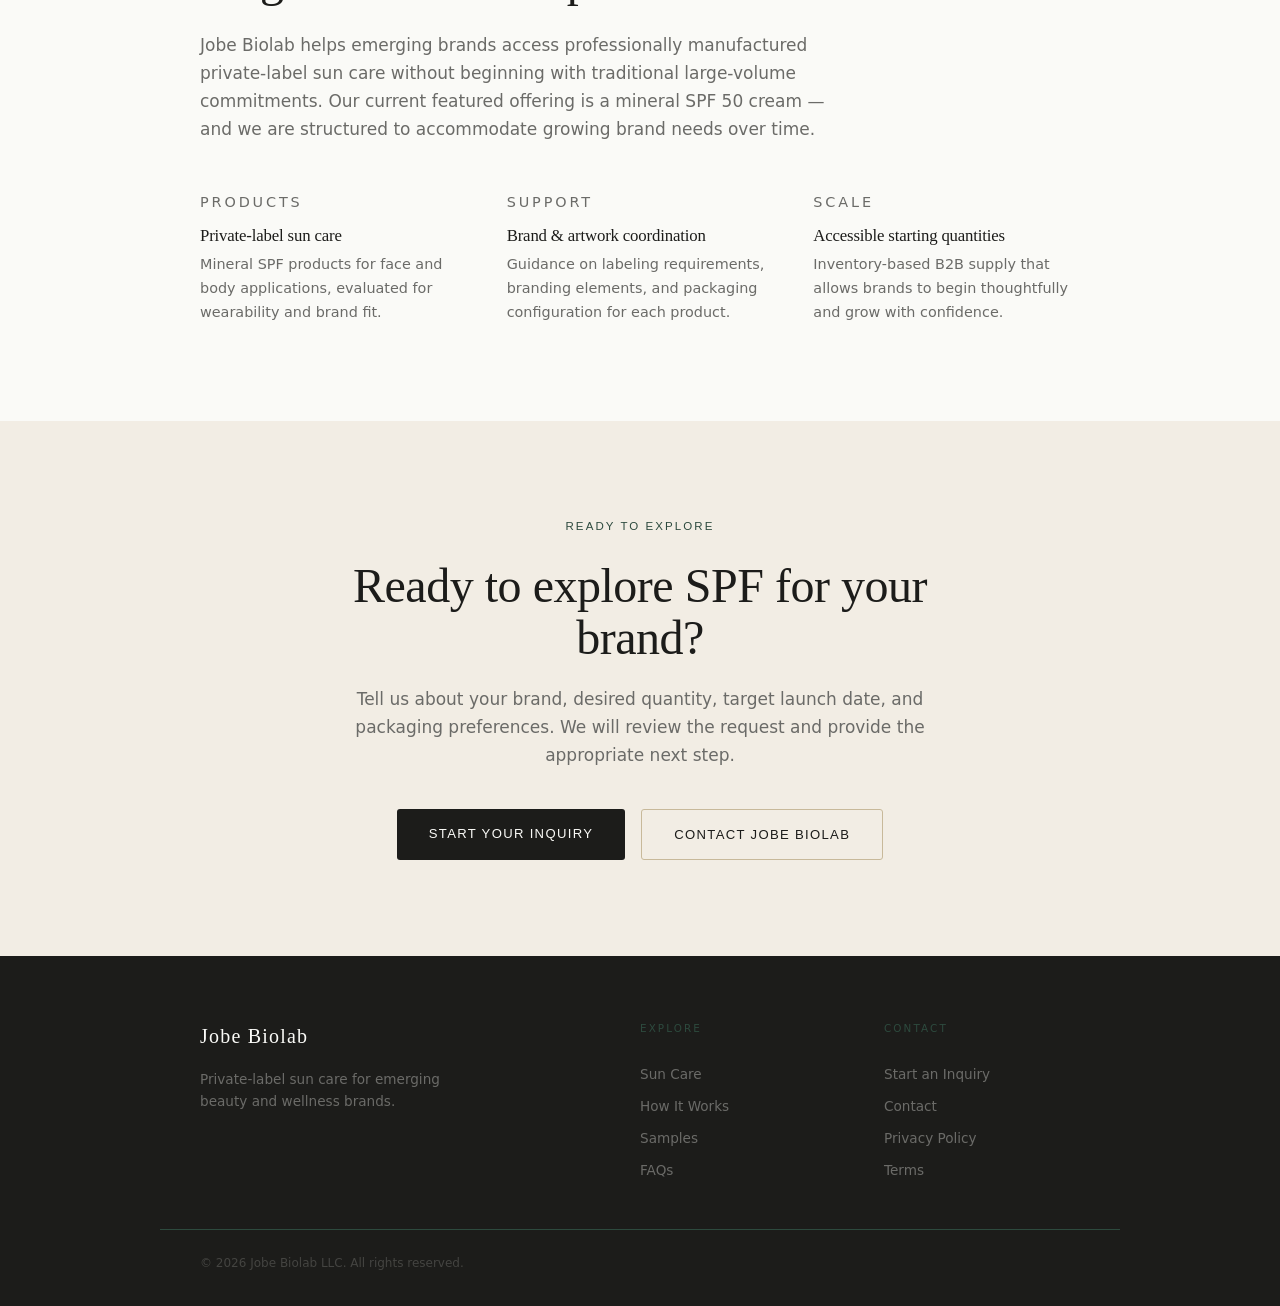
==== commit 319da5c9: "Tighten the site: drop founder sections, merge About, retire 'program' Removes the founder sections " ====
--- a/index.html
+++ b/index.html
@@ -20,7 +20,7 @@
     "contactPoint": {
       "@type": "ContactPoint",
       "contactType": "Business Inquiry",
-      "email": "hello@nordicskin.health"
+      "email": "info@jobebiolab.com"
     }
   }
   </script>
@@ -75,7 +75,7 @@
   <div class="editorial-bar">
     <div class="wrap">
       <h2>Sun care should not be reserved for brands ordering thousands of units.</h2>
-      <p class="eb-sub">Many emerging brands struggle to add sunscreen because traditional programs require high minimums, complex regulatory coordination, or products that do not align with the brand's standards. Jobe Biolab provides a more accessible path.</p>
+      <p class="eb-sub">Many emerging brands struggle to add sunscreen because traditional suppliers require high minimums, complex regulatory coordination, or products that do not align with the brand's standards. Jobe Biolab provides a more accessible path.</p>
     </div>
   </div>
 
@@ -83,12 +83,12 @@
   <section>
     <div class="wrap">
       <span class="eyebrow">What we offer</span>
-      <h2 class="mb-3" style="max-width:20ch;">A focused, professional private-label sun-care program.</h2>
+      <h2 class="mb-3" style="max-width:20ch;">Focused, professional private-label sun care.</h2>
       <div class="grid-3" style="margin-top:3rem;">
         <div class="grid-item">
           <p class="grid-item-label">Accessible minimums</p>
           <h4>Start with 250 units</h4>
-          <p>Begin with a B2B order size designed for emerging brands, without the volume commitments of traditional manufacturing programs.</p>
+          <p>Begin with a B2B order size designed for emerging brands, without the volume commitments of traditional manufacturing.</p>
         </div>
         <div class="grid-item">
           <p class="grid-item-label">Private label branding</p>
@@ -108,7 +108,7 @@
         <div class="grid-item">
           <p class="grid-item-label">Labeling guidance</p>
           <h4>OTC requirements coordinated</h4>
-          <p>Required OTC Drug Facts and product information are coordinated within the selected program and final manufacturing documentation.</p>
+          <p>Required OTC Drug Facts and product information are coordinated within the selected product and final manufacturing documentation.</p>
         </div>
         <div class="grid-item">
           <p class="grid-item-label">U.S. manufactured</p>
@@ -124,11 +124,11 @@
   <!-- FEATURED PRODUCT -->
   <section class="section--alt">
     <div class="wrap">
-      <span class="eyebrow">Featured Sun Care Program</span>
+      <span class="eyebrow">Featured Sun Care</span>
       <h2 class="mb-3" style="max-width:24ch;">Private-label mineral SPF 50, ready for your brand.</h2>
       <div class="product-card" style="margin-top:3rem;max-width:680px;">
         <div class="product-card-header">
-          <span class="eyebrow">Current Program</span>
+          <span class="eyebrow">Current Product</span>
           <h3>Mineral SPF 50 Cream</h3>
         </div>
         <div class="product-card-body">
@@ -166,11 +166,11 @@
           </div>
         </div>
         <div class="product-card-footer">
-          Program availability, packaging, claims, and pricing are confirmed during the inquiry process. Specifications above refer to the current featured program.
+          Availability, packaging, claims, and pricing are confirmed during the inquiry process. Specifications above refer to the current featured product.
         </div>
       </div>
       <div class="mt-4">
-        <a href="/sun-care/" class="btn btn--outline">Full Program Details</a>
+        <a href="/sun-care/" class="btn btn--outline">Full Product Details</a>
       </div>
     </div>
   </section>
@@ -178,7 +178,7 @@
   <!-- FORMULA PHILOSOPHY -->
   <section>
     <div class="wrap">
-      <div style="display:grid;grid-template-columns:1fr 1fr;gap:4rem;align-items:start;">
+      <div class="split-2" style="align-items:start;">
         <div>
           <span class="eyebrow">Formula philosophy</span>
           <h2 style="max-width:18ch;">Selected with the end customer in mind.</h2>
@@ -207,7 +207,7 @@
         </div>
         <div class="process-step">
           <p class="step-num">02</p>
-          <p class="step-title">Review the program</p>
+          <p class="step-title">Review the product</p>
           <p class="step-desc">We provide current product details, customization options, pricing, and requirements.</p>
         </div>
         <div class="process-step">
@@ -231,44 +231,28 @@
   <section>
     <div class="wrap">
       <span class="eyebrow">Built to support growing brands</span>
-      <h2 class="mb-3" style="max-width:24ch;">More than one program. A long-term sun-care partner.</h2>
-      <p style="color:#6B6B68;max-width:60ch;margin-bottom:3rem;">Jobe Biolab helps emerging brands access professionally manufactured private-label sun-care programs without beginning with traditional large-volume commitments. Our current featured offering is a mineral SPF 50 cream — and our program is structured to accommodate growing brand needs over time.</p>
+      <h2 class="mb-3" style="max-width:24ch;">More than one product. A long-term sun-care partner.</h2>
+      <p style="color:#6B6B68;max-width:60ch;margin-bottom:3rem;">Jobe Biolab helps emerging brands access professionally manufactured private-label sun care without beginning with traditional large-volume commitments. Our current featured offering is a mineral SPF 50 cream — and we are structured to accommodate growing brand needs over time.</p>
       <div class="grid-3">
         <div class="grid-item">
-          <p class="grid-item-label">Programs</p>
+          <p class="grid-item-label">Products</p>
           <h4>Private-label sun care</h4>
-          <p>Mineral SPF programs for face and body applications, evaluated for wearability and brand fit.</p>
+          <p>Mineral SPF products for face and body applications, evaluated for wearability and brand fit.</p>
         </div>
         <div class="grid-item">
           <p class="grid-item-label">Support</p>
           <h4>Brand &amp; artwork coordination</h4>
-          <p>Guidance on labeling requirements, branding elements, and packaging configuration for each program.</p>
+          <p>Guidance on labeling requirements, branding elements, and packaging configuration for each product.</p>
         </div>
         <div class="grid-item">
           <p class="grid-item-label">Scale</p>
           <h4>Accessible starting quantities</h4>
-          <p>Inventory-based B2B programs that allow brands to begin thoughtfully and grow with confidence.</p>
-        </div>
-      </div>
-    </div>
-  </section>
-
-  <!-- FOUNDER -->
-  <section class="section--dark">
-    <div class="wrap">
-      <div style="display:grid;grid-template-columns:1fr 1.4fr;gap:5rem;align-items:start;">
-        <div>
-          <span class="eyebrow" style="color:#C8B99A;">About the founder</span>
-          <h2 style="color:#FAFAF7;margin-top:1rem;font-style:italic;font-weight:300;max-width:16ch;">Built by a scientist who understood the barrier.</h2>
-        </div>
-        <div>
-          <p style="color:#C8B99A;margin-bottom:1.25rem;">Jobe Biolab was founded by Ndey Isatou Jobe, a Harvard-trained biostatistician and beauty entrepreneur, after experiencing how difficult it was for an emerging brand to source thoughtfully selected sunscreen at an accessible minimum order quantity.</p>
-          <p style="color:#C8B99A;margin-bottom:2.5rem;">The company exists to help reduce that barrier through carefully selected private-label programs, clear communication, and professional standards that emerging brands can rely on.</p>
-          <a href="/about/" class="btn btn--ghost-light">About Jobe Biolab</a>
-        </div>
-      </div>
-    </div>
-  </section>
+          <p>Inventory-based B2B supply that allows brands to begin thoughtfully and grow with confidence.</p>
+        </div>
+      </div>
+    </div>
+  </section>
+
 
   <!-- INQUIRY CTA -->
   <div class="cta-section">
--- a/assets/style.css
+++ b/assets/style.css
@@ -381,6 +381,22 @@
   color: rgba(255,255,255,0.5);
   margin-top: 1.5rem;
   max-width: 55ch;
+}
+
+/* ---------- 2-col split ----------
+   Two-column content blocks that collapse to one column on small
+   screens. Use this instead of an inline grid-template-columns, which
+   no media query can override.
+   Column ratio and gap are set per instance via the --split and
+   --split-gap custom properties, so an inline style can vary them
+   without defeating the breakpoint below. */
+.split-2 {
+  display: grid;
+  grid-template-columns: var(--split, 1fr 1fr);
+  gap: var(--split-gap, 4rem);
+}
+@media (max-width: 768px) {
+  .split-2 { grid-template-columns: 1fr; gap: 2.5rem; }
 }
 
 /* ---------- 3-col grid ---------- */
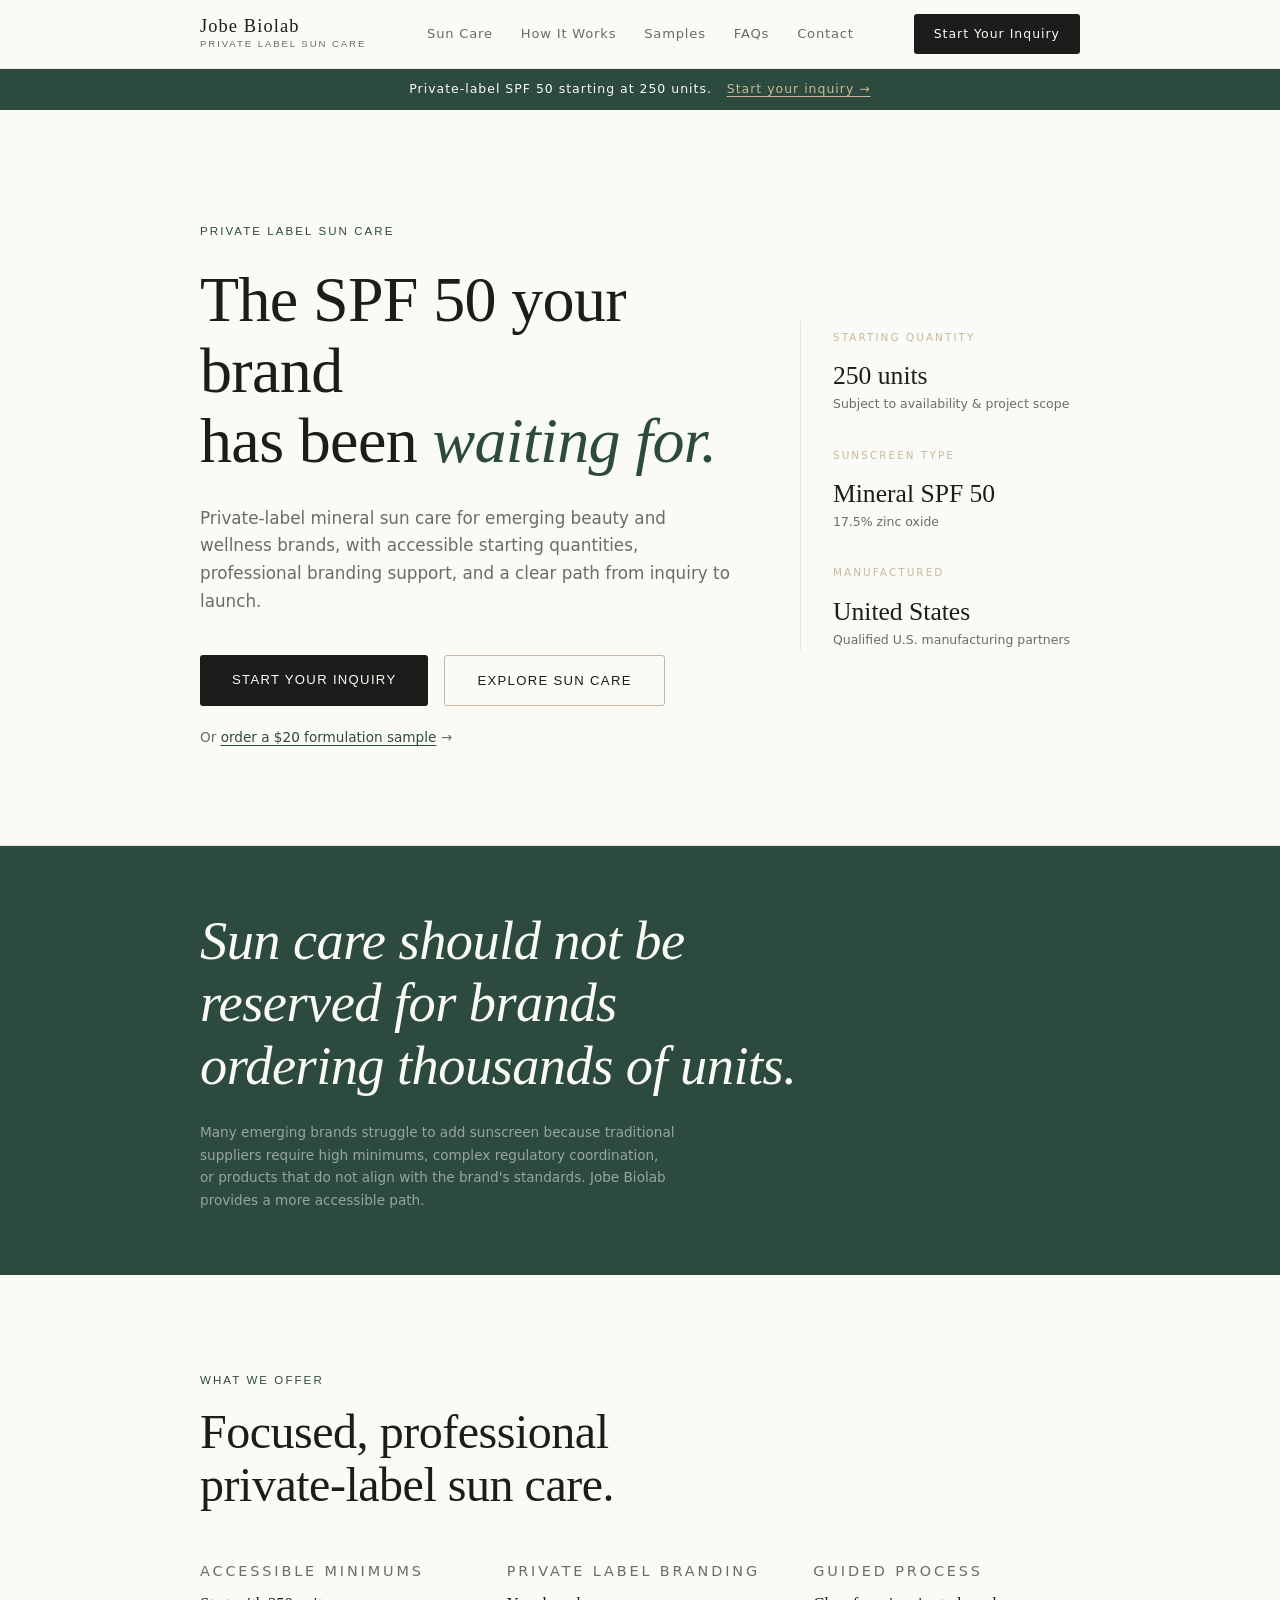
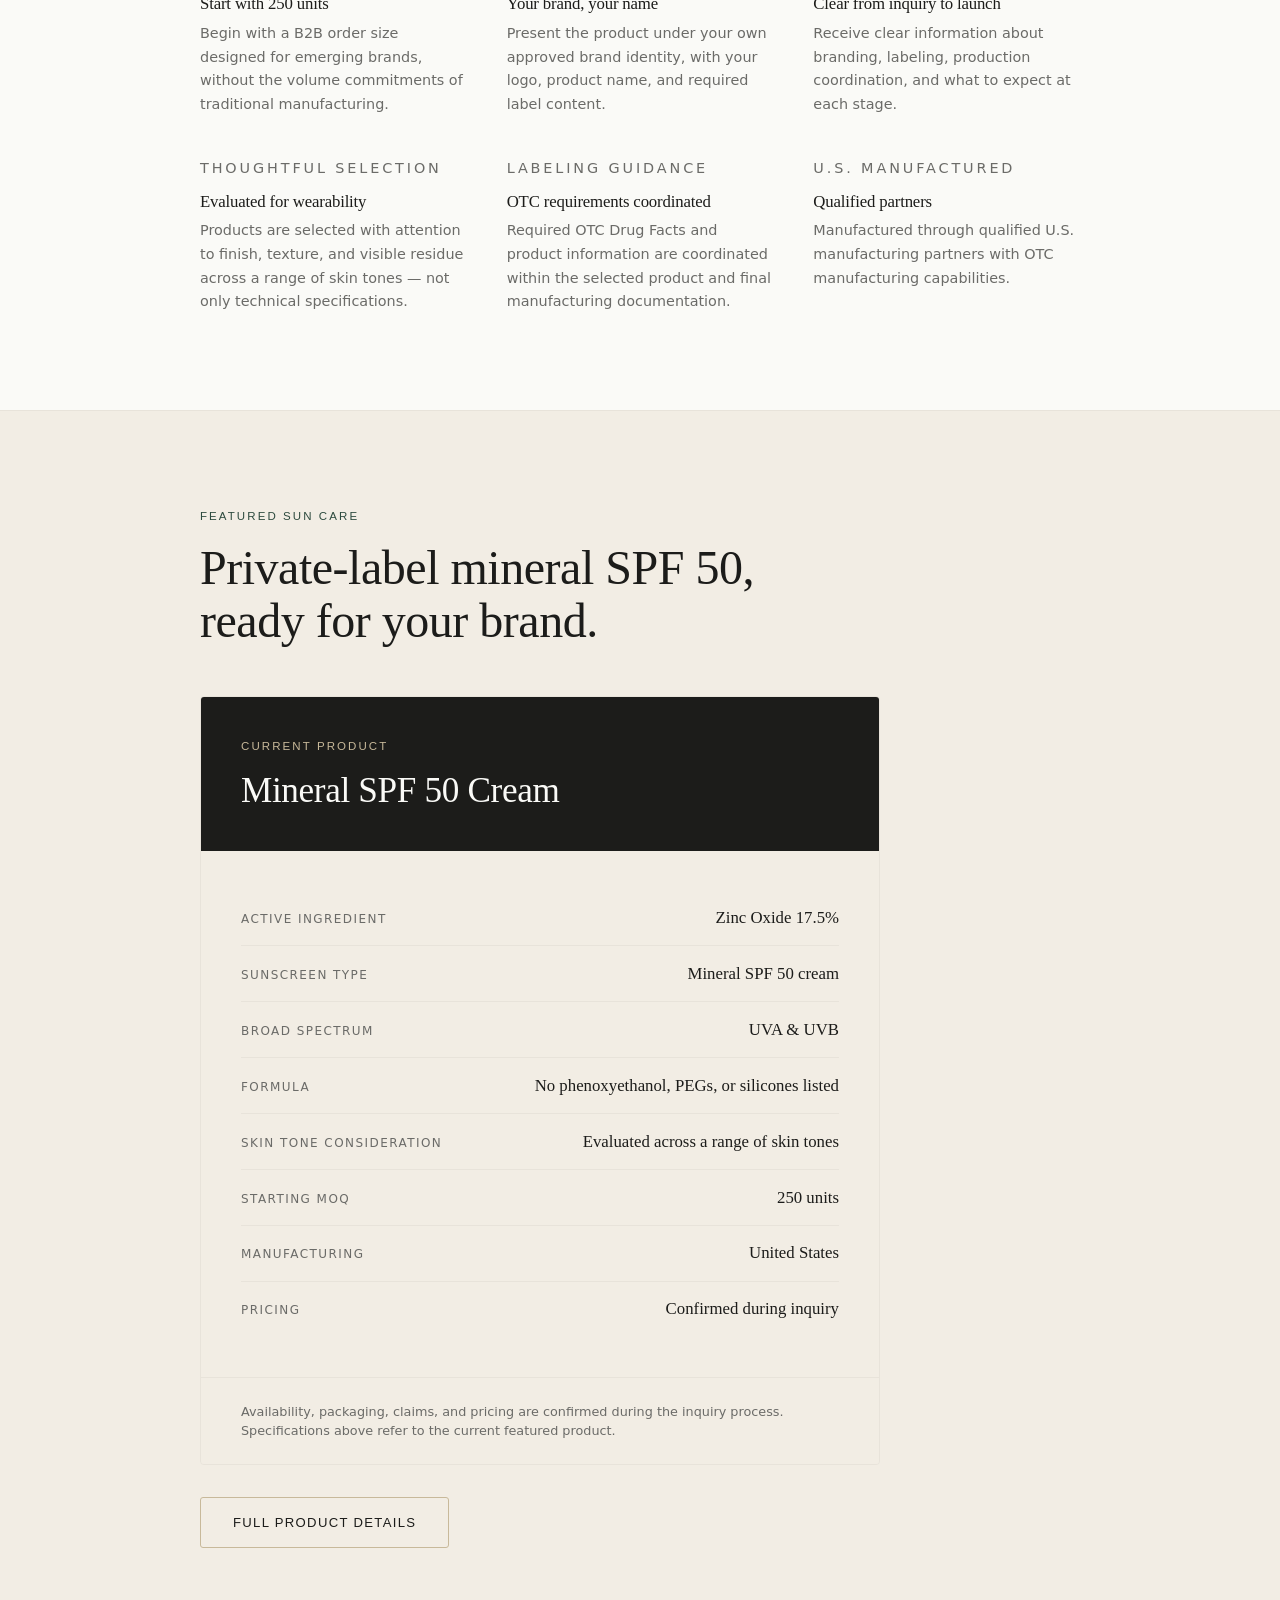
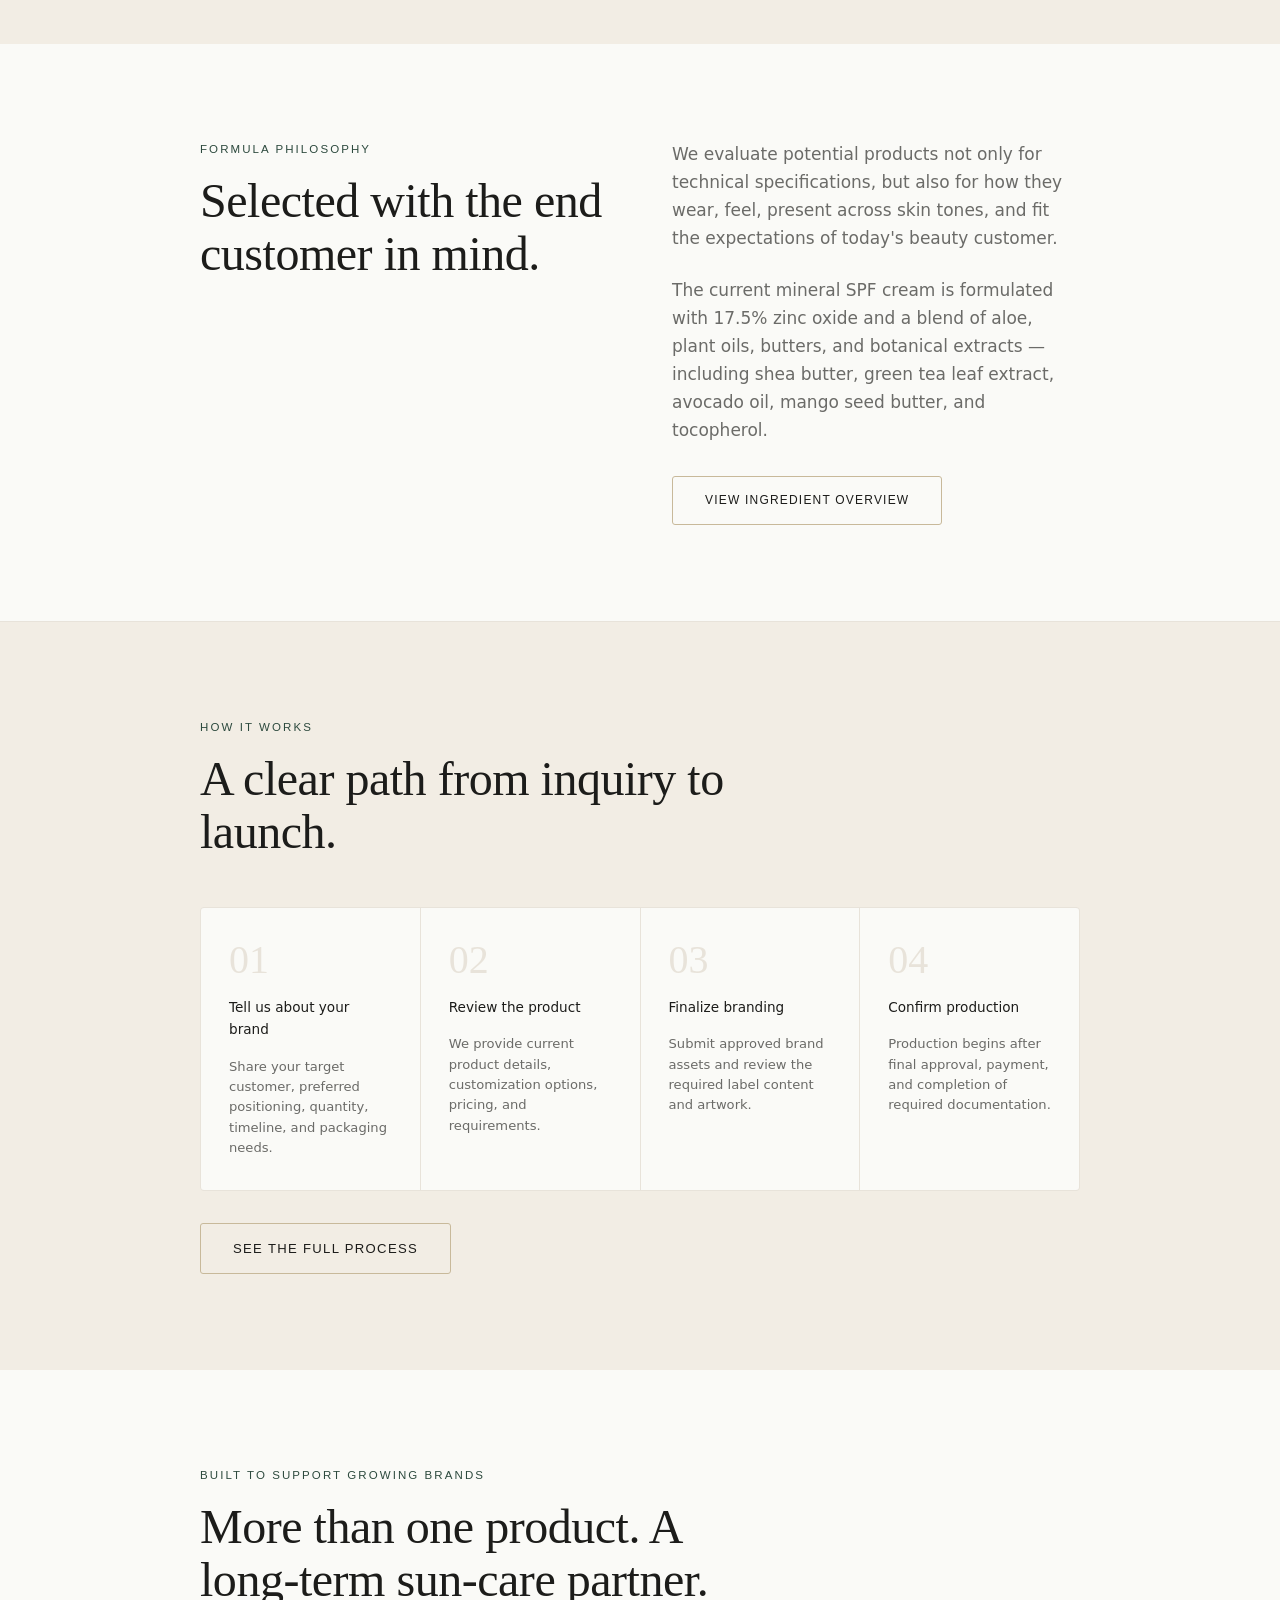
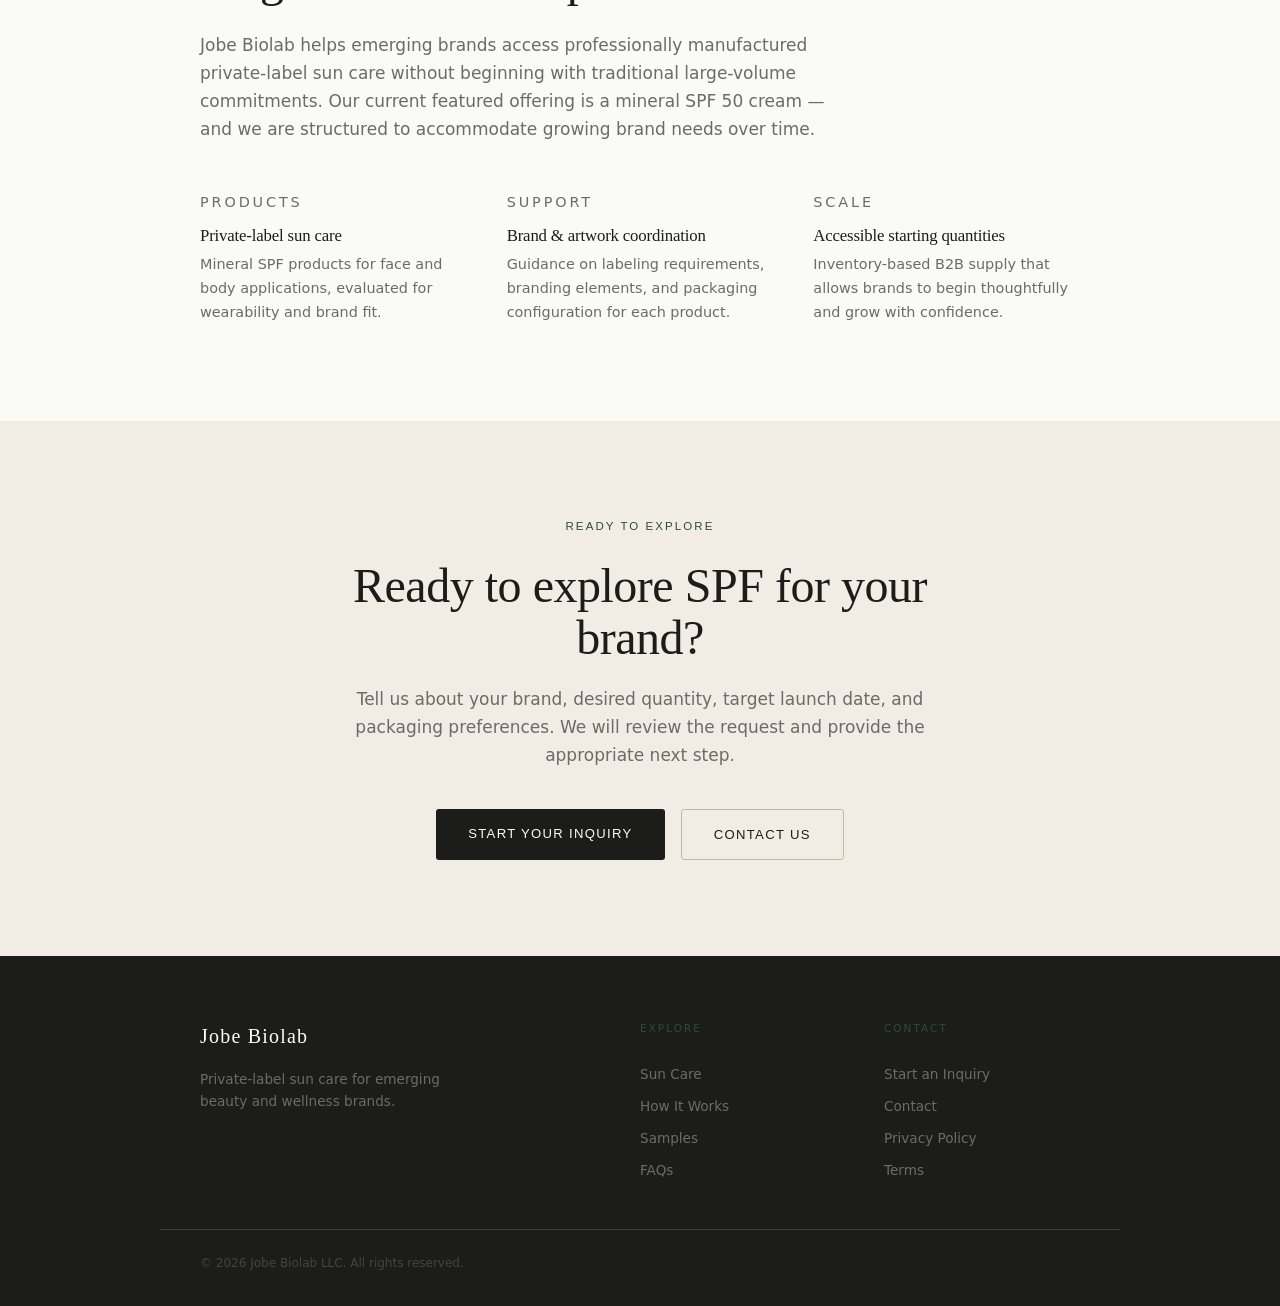
==== commit 51760d65: "Speak in the first person in the contact calls to action 'Contact Jobe Biolab directly' and 'Contact" ====
--- a/index.html
+++ b/index.html
@@ -262,7 +262,7 @@
       <p>Tell us about your brand, desired quantity, target launch date, and packaging preferences. We will review the request and provide the appropriate next step.</p>
       <div class="cta-actions">
         <a href="/contact/" class="btn btn--primary">Start Your Inquiry</a>
-        <a href="/contact/" class="btn btn--outline">Contact Jobe Biolab</a>
+        <a href="/contact/" class="btn btn--outline">Contact Us</a>
       </div>
     </div>
   </div>
